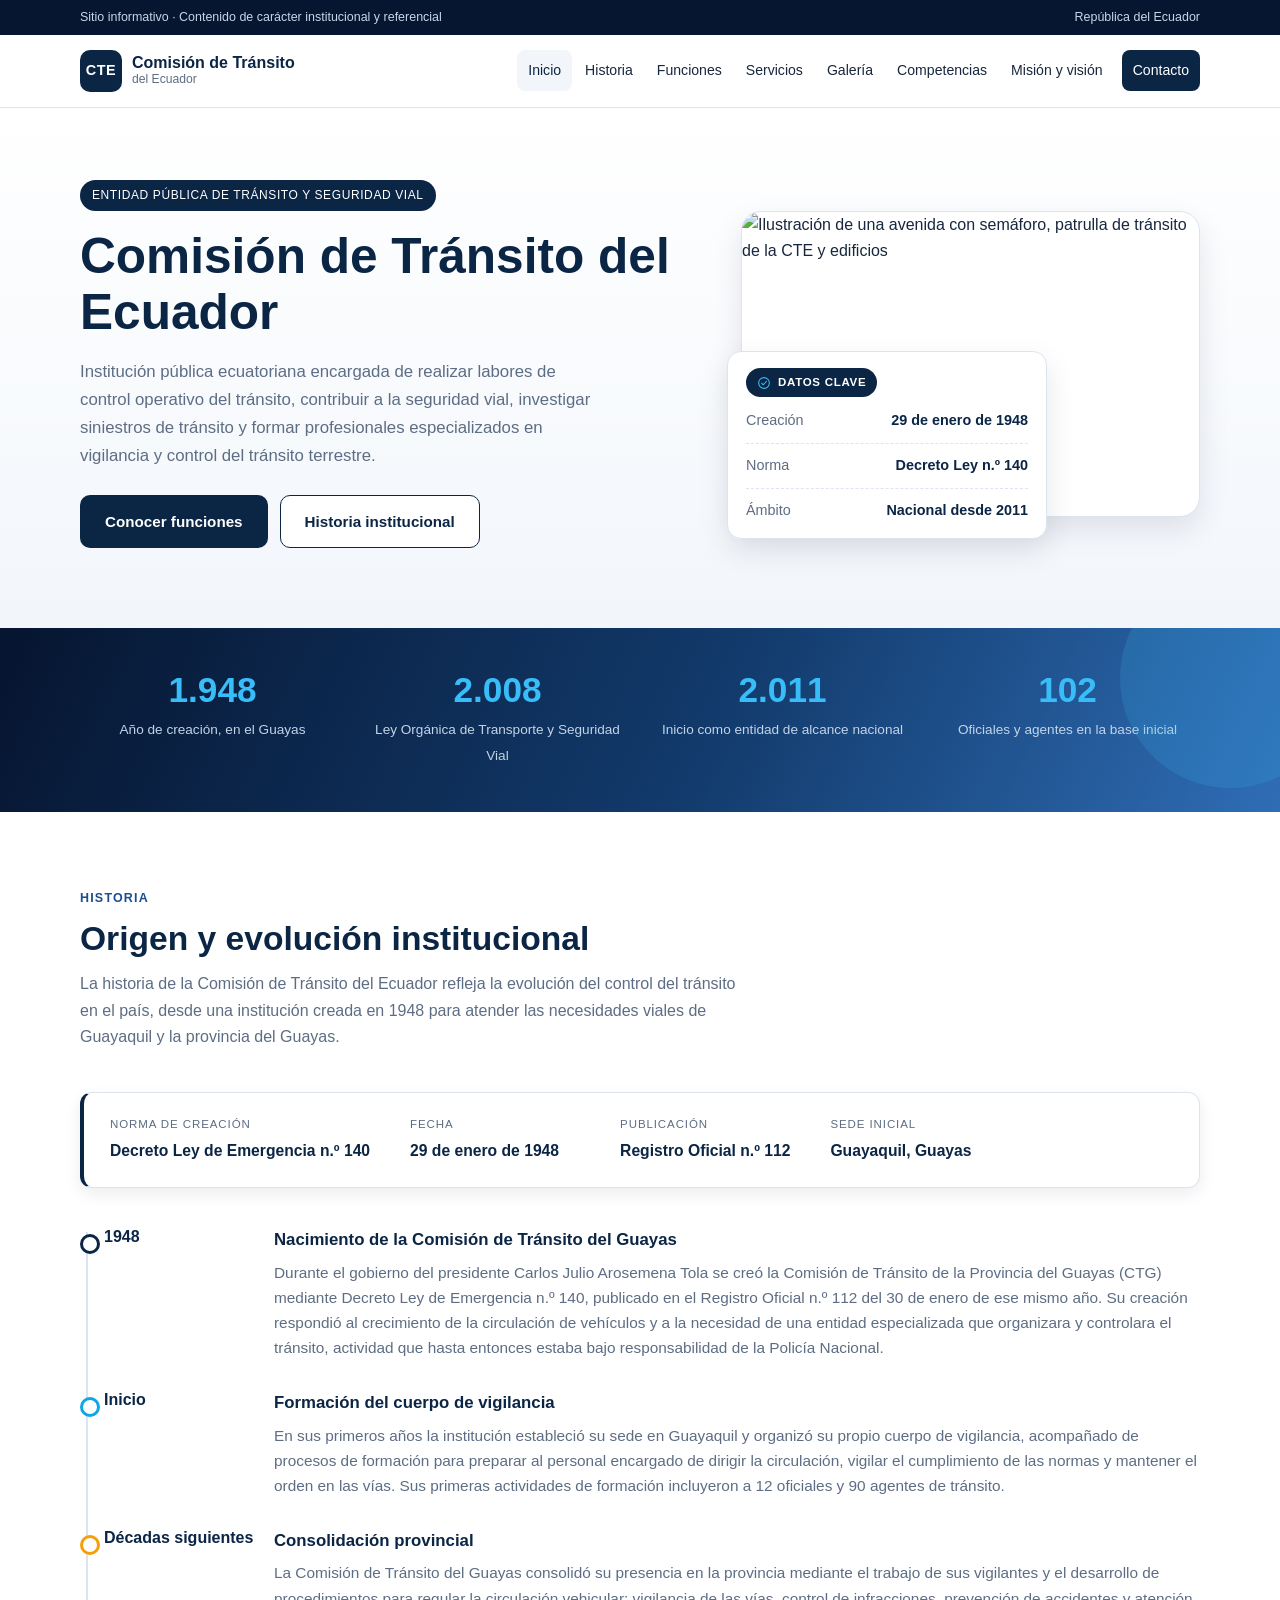
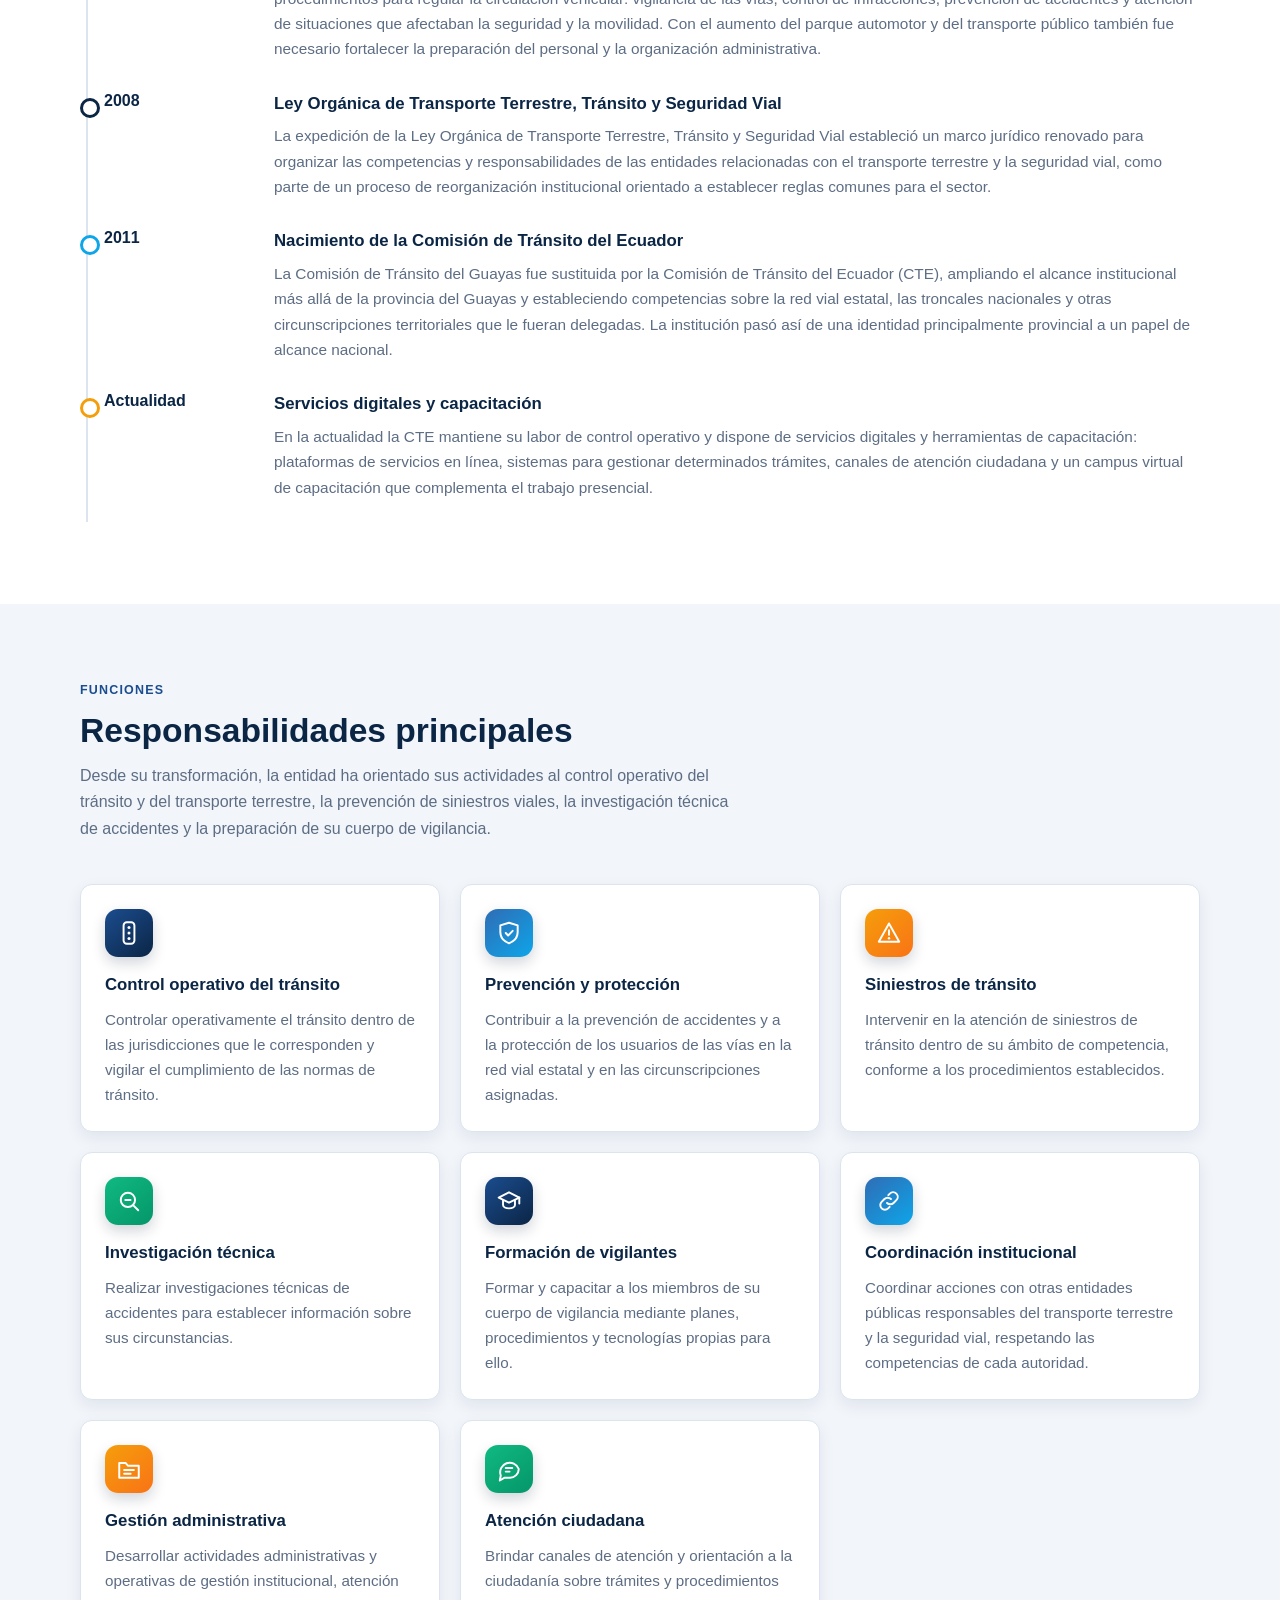
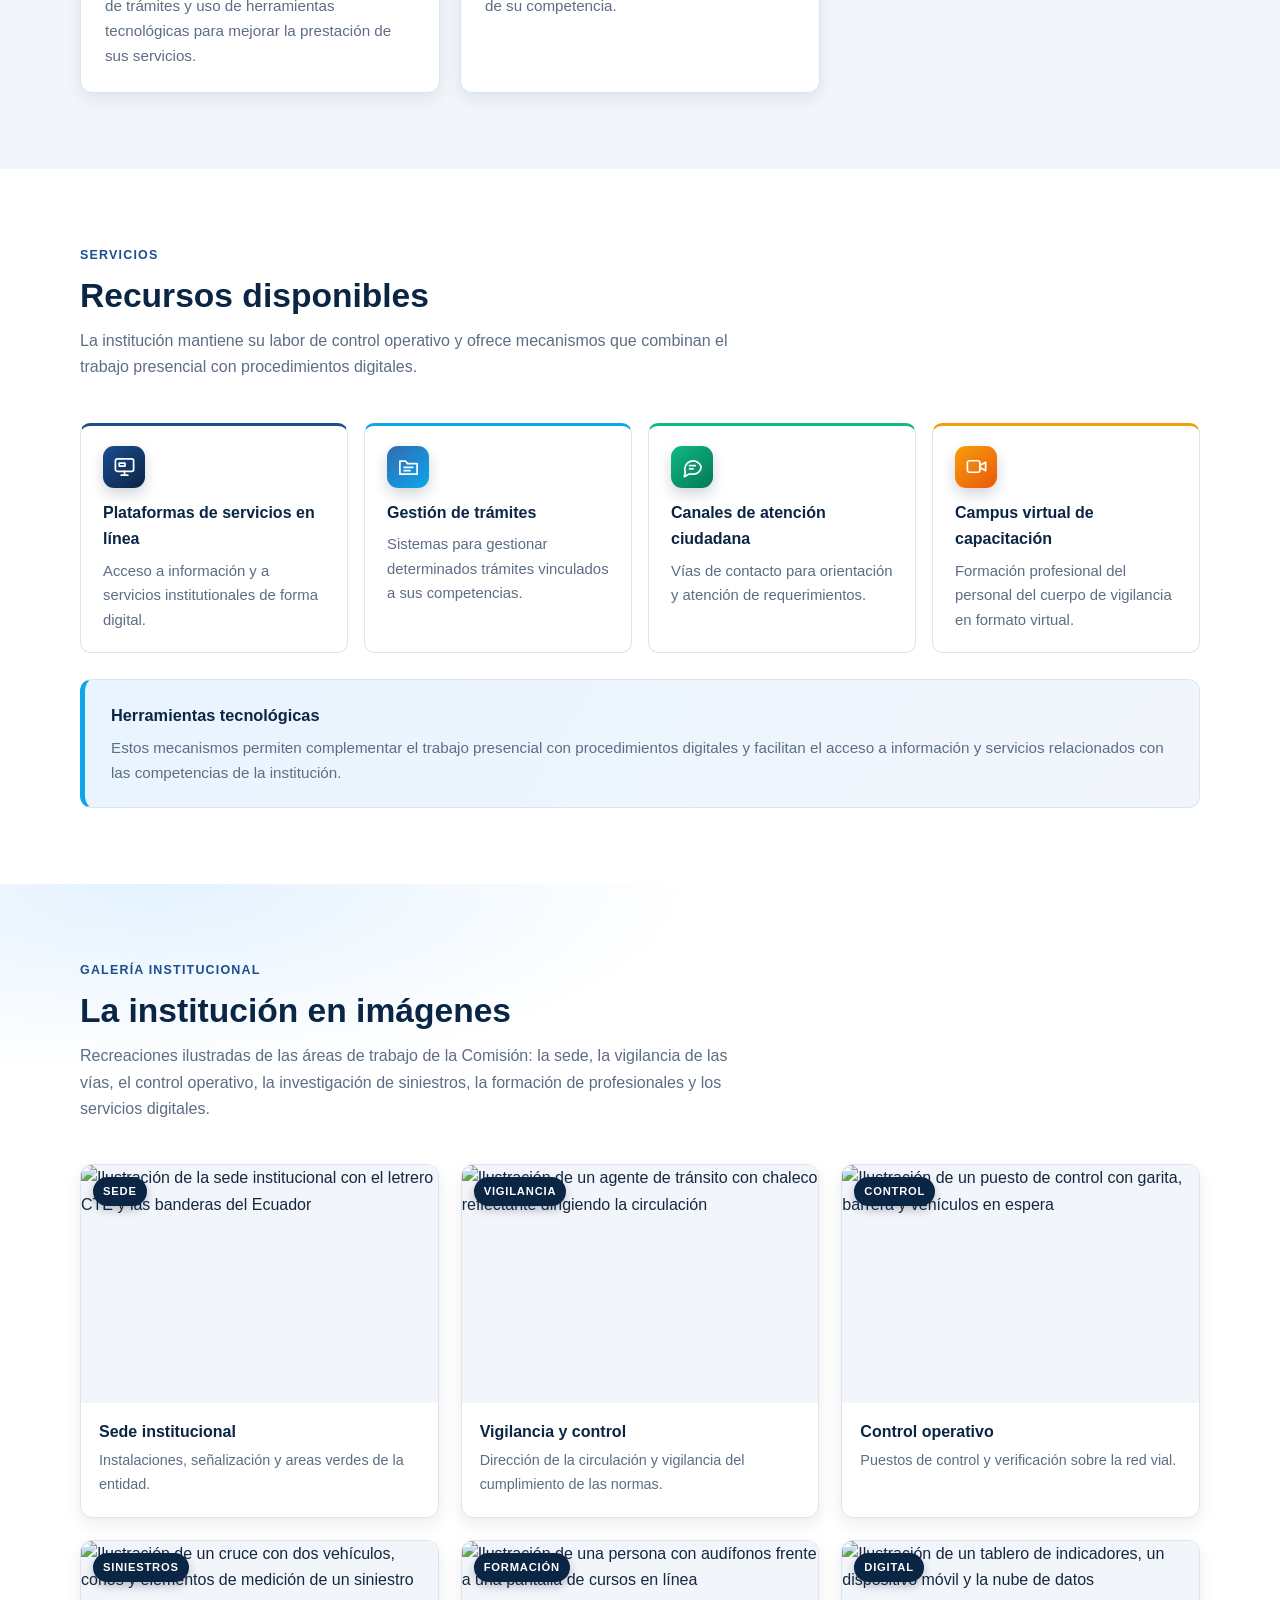
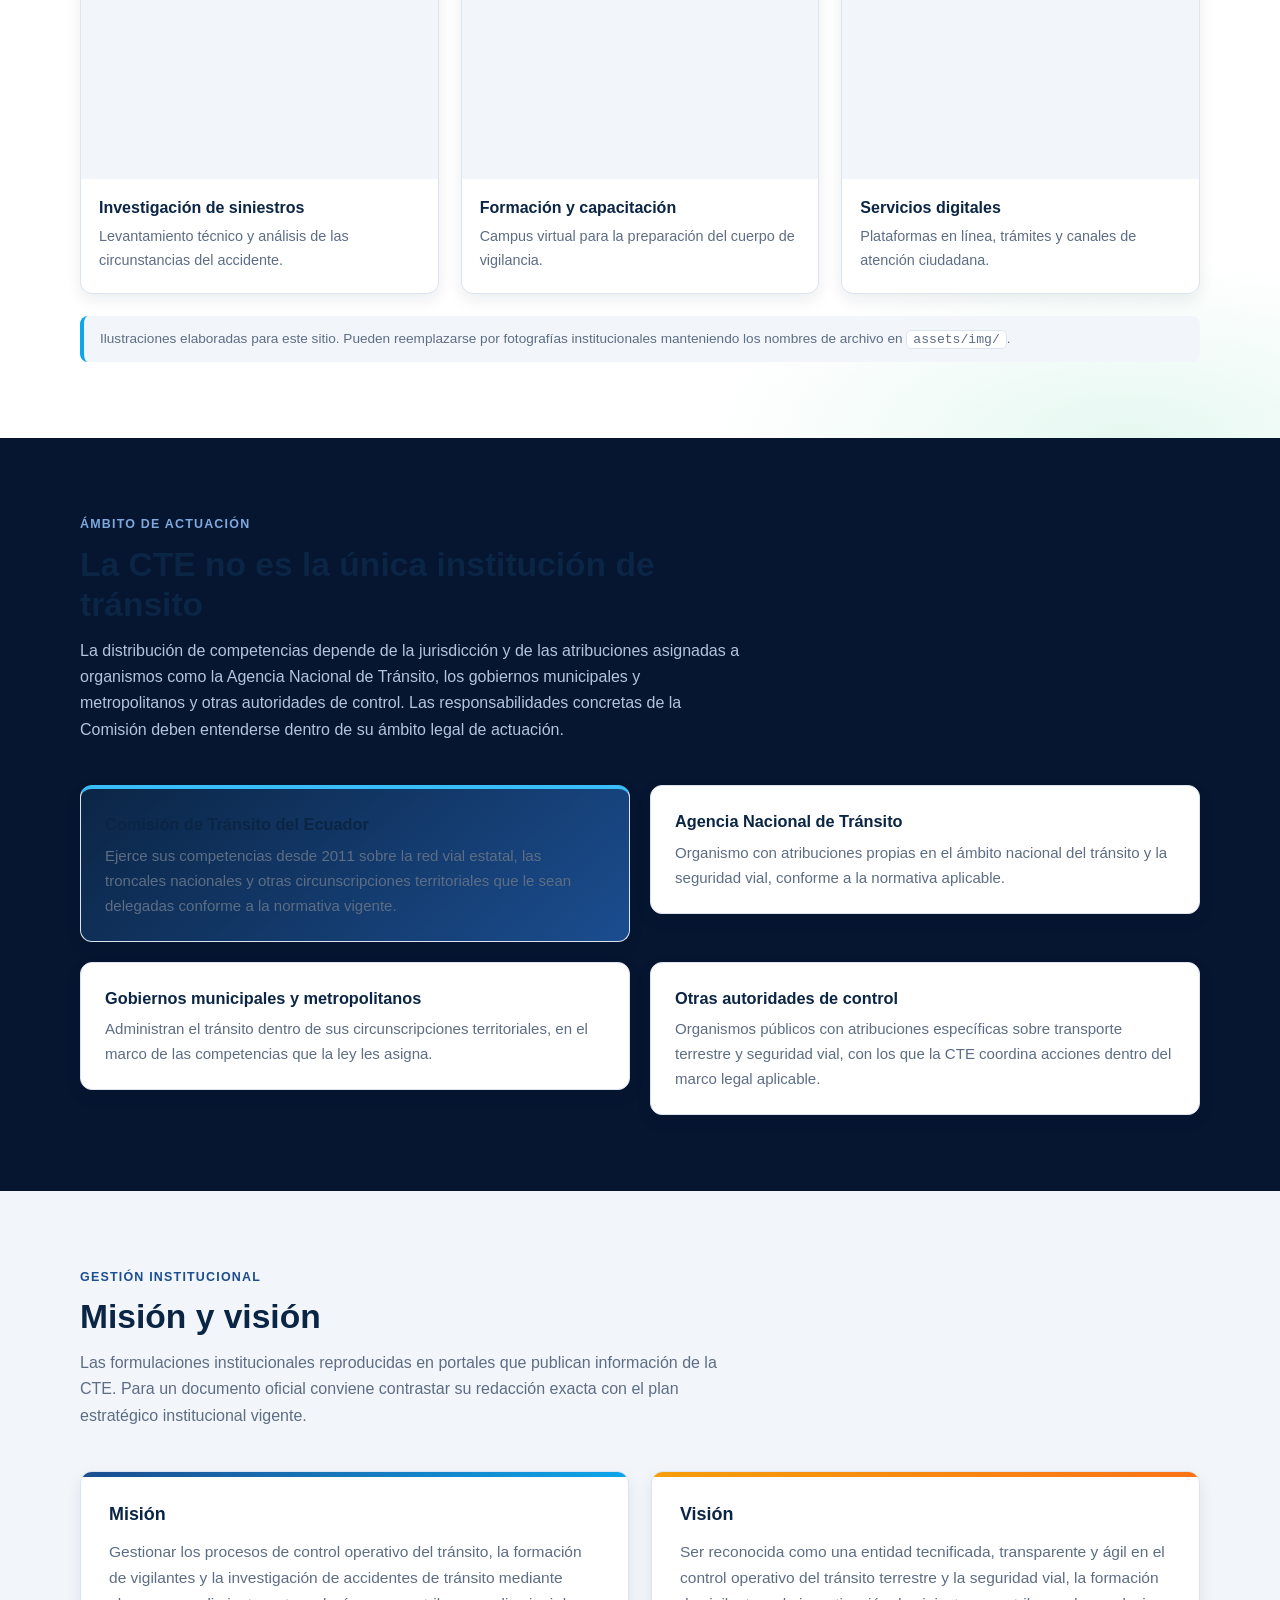
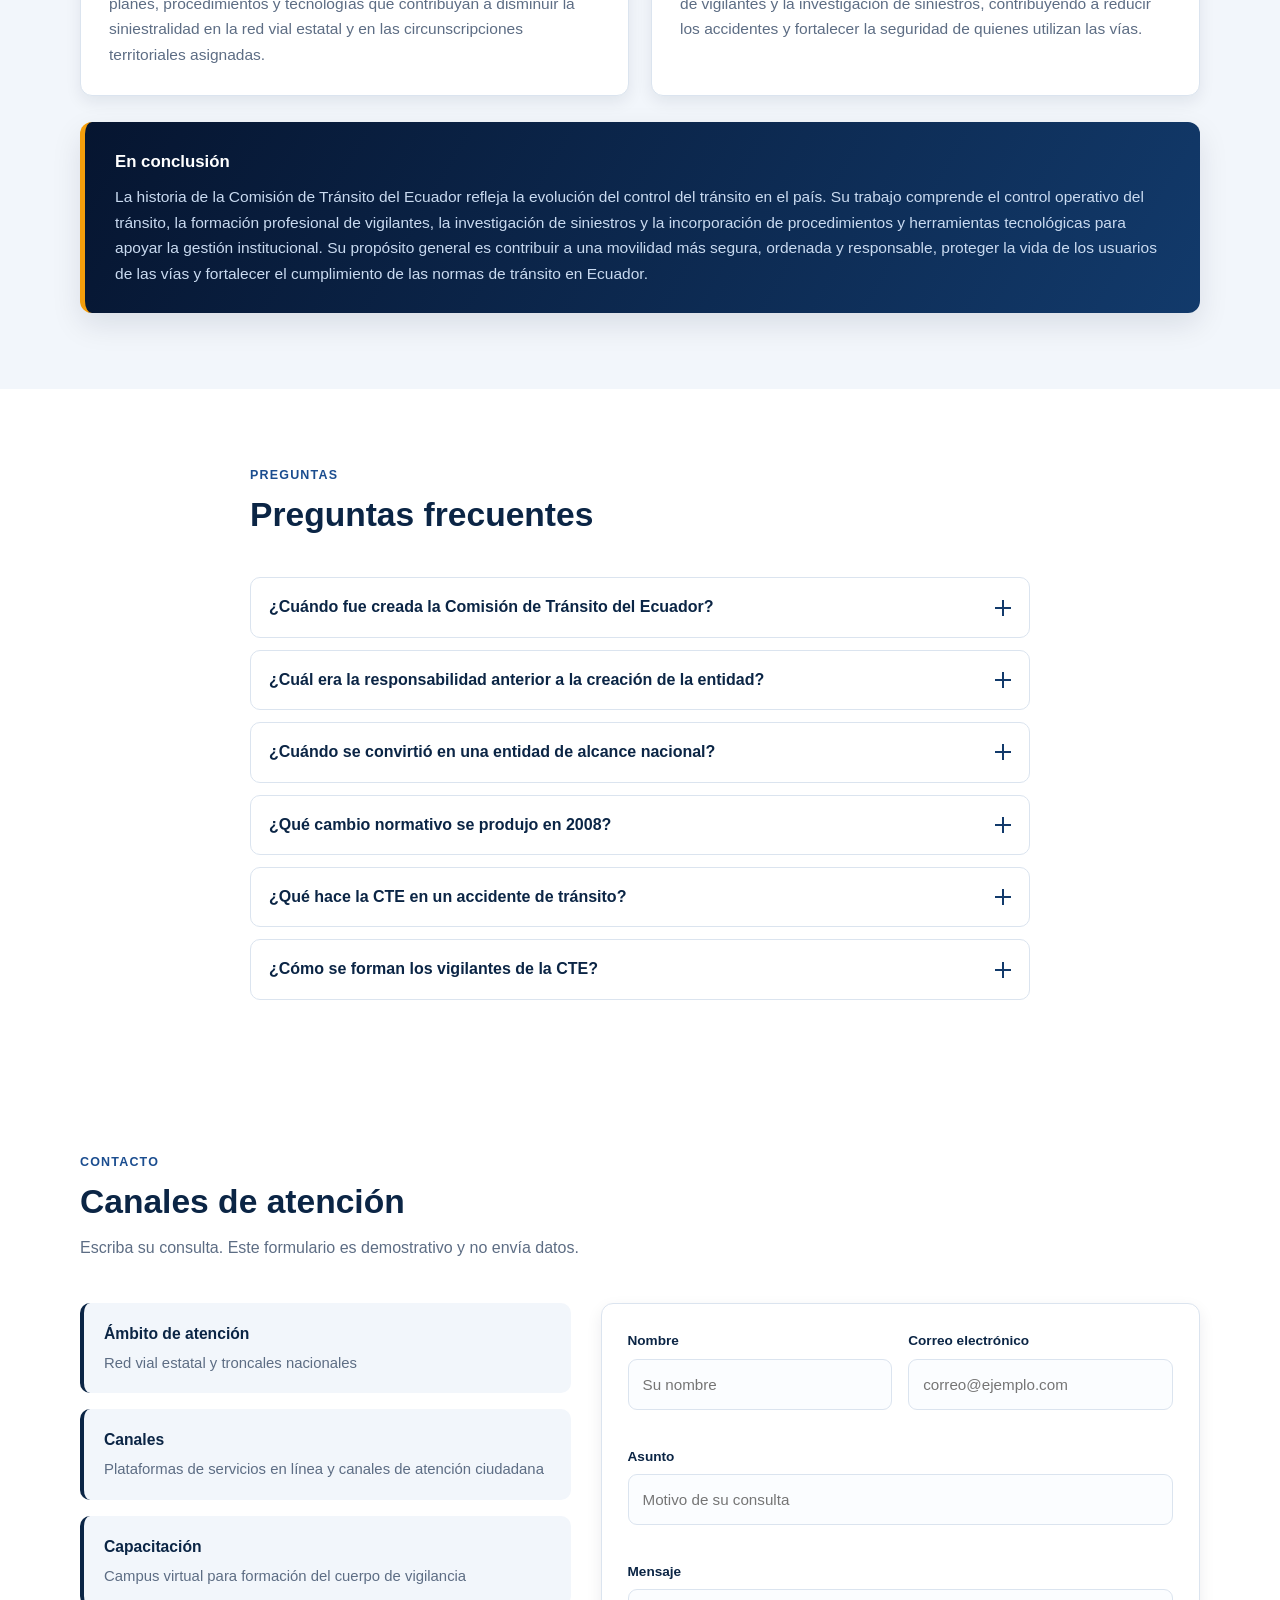
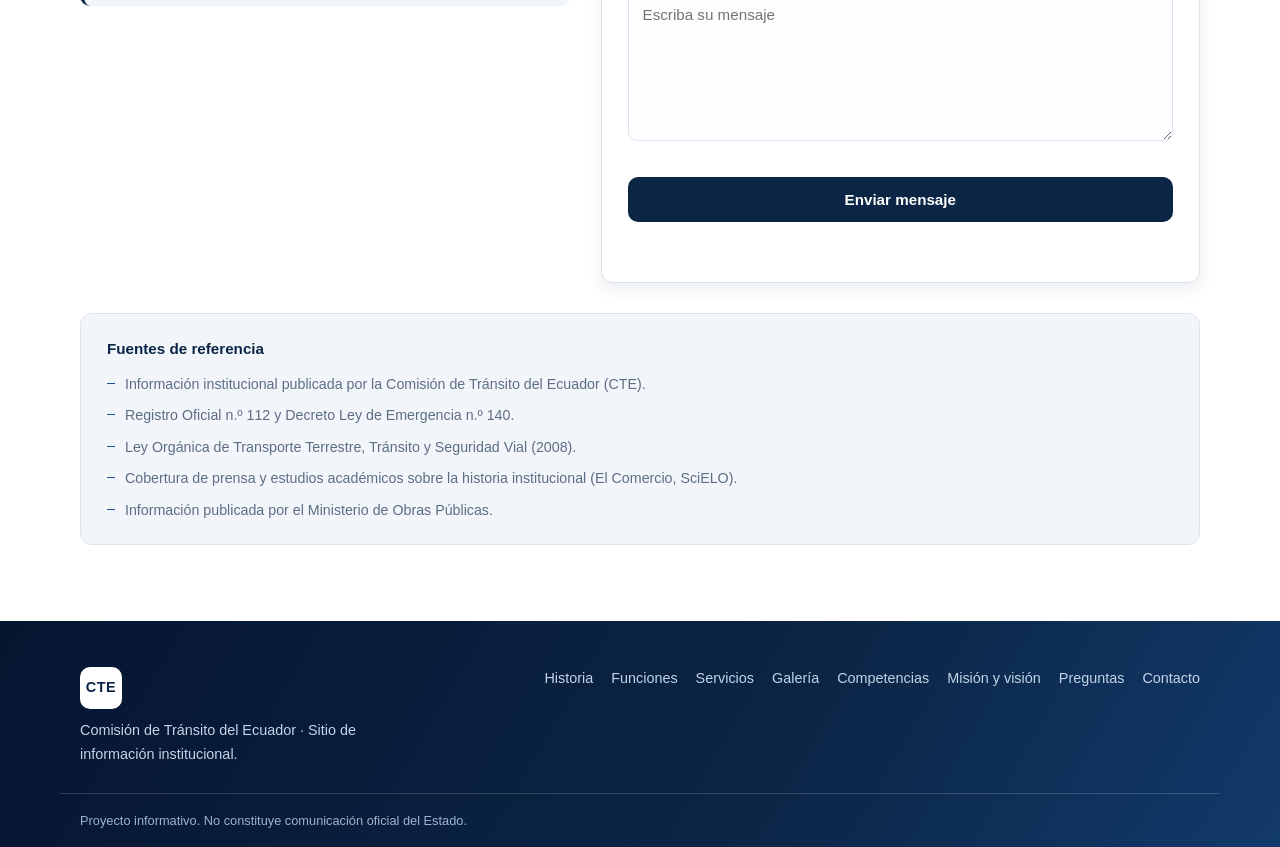
==== index.html @ d7abbcaa "Add files via upload" ====
<!DOCTYPE html>
<html lang="es">
<head>
  <meta charset="UTF-8">
  <meta name="viewport" content="width=device-width, initial-scale=1.0">
  <meta name="description" content="Informacion institucional sobre la Comision de Transito del Ecuador: origen en 1948, evolucion normativa, funciones, servicios digitales, formacion de vigilantes e investigacion de siniestros.">
  <title>Comisión de Tránsito del Ecuador (CTE) | Información</title>
  <link rel="stylesheet" href="styles.css">
</head>
<body>

  <svg class="sprite" aria-hidden="true" focusable="false" xmlns="http://www.w3.org/2000/svg">
    <symbol id="i-semaforo" viewBox="0 0 24 24" fill="none" stroke="currentColor" stroke-width="1.8" stroke-linecap="round" stroke-linejoin="round">
      <rect x="7" y="2" width="10" height="20" rx="3"/>
      <circle cx="12" cy="7" r="1.4" fill="currentColor" stroke="none"/>
      <circle cx="12" cy="12" r="1.4" fill="currentColor" stroke="none"/>
      <circle cx="12" cy="17" r="1.4" fill="currentColor" stroke="none"/>
    </symbol>
    <symbol id="i-shield" viewBox="0 0 24 24" fill="none" stroke="currentColor" stroke-width="1.8" stroke-linecap="round" stroke-linejoin="round">
      <path d="M12 2.5 20 5v6c0 5-3.6 8.8-8 10.5-4.4-1.7-8-5.5-8-10.5V5Z"/>
      <path d="M9 12l2.2 2.3L15.4 10"/>
    </symbol>
    <symbol id="i-alerta" viewBox="0 0 24 24" fill="none" stroke="currentColor" stroke-width="1.8" stroke-linecap="round" stroke-linejoin="round">
      <path d="M12 3.2 21.4 20H2.6Z"/>
      <path d="M12 9.5v4.2"/>
      <circle cx="12" cy="16.8" r="1.1" fill="currentColor" stroke="none"/>
    </symbol>
    <symbol id="i-busqueda" viewBox="0 0 24 24" fill="none" stroke="currentColor" stroke-width="1.8" stroke-linecap="round" stroke-linejoin="round">
      <circle cx="11" cy="11" r="6.6"/>
      <path d="M16 16l4.5 4.5"/>
      <path d="M8.6 11h4.8"/>
    </symbol>
    <symbol id="i-formacion" viewBox="0 0 24 24" fill="none" stroke="currentColor" stroke-width="1.8" stroke-linecap="round" stroke-linejoin="round">
      <path d="M12 4 2.5 8.8 12 13.6l9.5-4.8Z"/>
      <path d="M6.5 11v4.6c0 1.8 2.5 3.2 5.5 3.2s5.5-1.4 5.5-3.2V11"/>
      <path d="M21.5 8.8v5.6"/>
    </symbol>
    <symbol id="i-enlace" viewBox="0 0 24 24" fill="none" stroke="currentColor" stroke-width="1.8" stroke-linecap="round" stroke-linejoin="round">
      <path d="M10.2 13.8a4.2 4.2 0 0 0 6 0l2.6-2.6a4.2 4.2 0 0 0-6-6l-1.4 1.4"/>
      <path d="M13.8 10.2a4.2 4.2 0 0 0-6 0l-2.6 2.6a4.2 4.2 0 0 0 6 6l1.4-1.4"/>
    </symbol>
    <symbol id="i-tramite" viewBox="0 0 24 24" fill="none" stroke="currentColor" stroke-width="1.8" stroke-linecap="round" stroke-linejoin="round">
      <path d="M3 6.5h6l2 2.5h10V20H3Z"/>
      <path d="M7.5 13h9"/>
      <path d="M7.5 16.4h6"/>
    </symbol>
    <symbol id="i-atencion" viewBox="0 0 24 24" fill="none" stroke="currentColor" stroke-width="1.8" stroke-linecap="round" stroke-linejoin="round">
      <path d="M21 12a8 8 0 0 1-8 8H8l-4.5 2.6.9-4.6A8 8 0 1 1 21 12Z"/>
      <path d="M9 11h6"/>
      <path d="M9 14.4h3.5"/>
    </symbol>
    <symbol id="i-monitor" viewBox="0 0 24 24" fill="none" stroke="currentColor" stroke-width="1.8" stroke-linecap="round" stroke-linejoin="round">
      <rect x="2.5" y="4" width="19" height="13" rx="2"/>
      <path d="M8.5 21h7M12 17v4"/>
      <path d="M6.5 8.5h6v3h-6Z"/>
    </symbol>
    <symbol id="i-sistemas" viewBox="0 0 24 24" fill="none" stroke="currentColor" stroke-width="1.8" stroke-linecap="round" stroke-linejoin="round">
      <path d="M4 6.5h6M14 6.5h6"/>
      <circle cx="12" cy="6.5" r="2"/>
      <path d="M4 12h2M10 12h10"/>
      <circle cx="8" cy="12" r="2"/>
      <path d="M4 17.5h8M16 17.5h4"/>
      <circle cx="14" cy="17.5" r="2"/>
    </symbol>
    <symbol id="i-video" viewBox="0 0 24 24" fill="none" stroke="currentColor" stroke-width="1.8" stroke-linecap="round" stroke-linejoin="round">
      <rect x="2.5" y="6" width="13" height="12" rx="2"/>
      <path d="M15.5 11l6-3.4v8.8L15.5 13Z"/>
    </symbol>
    <symbol id="i-vehiculo" viewBox="0 0 24 24" fill="none" stroke="currentColor" stroke-width="1.8" stroke-linecap="round" stroke-linejoin="round">
      <path d="M3.5 16v-3.4L6 7.5h12l2.5 5.1V16"/>
      <path d="M3.5 16h17"/>
      <circle cx="7.5" cy="17.6" r="1.7"/>
      <circle cx="16.5" cy="17.6" r="1.7"/>
    </symbol>
    <symbol id="i-check" viewBox="0 0 24 24" fill="none" stroke="currentColor" stroke-width="1.8" stroke-linecap="round" stroke-linejoin="round">
      <circle cx="12" cy="12" r="9.2"/>
      <path d="M8 12.3l2.7 2.8L16.3 9"/>
    </symbol>
  </svg>

  <div class="topbar">
    <div class="container topbar__inner">
      <p class="topbar__text">Sitio informativo &middot; Contenido de carácter institucional y referencial</p>
      <p class="topbar__text topbar__text--right">República del Ecuador</p>
    </div>
  </div>

  <header class="header" id="header">
    <div class="container header__inner">
      <a href="#inicio" class="brand">
        <span class="brand__mark">CTE</span>
        <span class="brand__text">
          <strong>Comisión de Tránsito</strong>
          <small>del Ecuador</small>
        </span>
      </a>

      <button class="nav-toggle" id="navToggle" aria-label="Abrir menú" aria-expanded="false">
        <span></span><span></span><span></span>
      </button>

      <nav class="nav" id="nav">
        <a href="#inicio" class="nav__link is-active">Inicio</a>
        <a href="#historia" class="nav__link">Historia</a>
        <a href="#funciones" class="nav__link">Funciones</a>
        <a href="#servicios" class="nav__link">Servicios</a>
        <a href="#galeria" class="nav__link">Galería</a>
        <a href="#competencias" class="nav__link">Competencias</a>
        <a href="#gestion" class="nav__link">Misión y visión</a>
        <a href="#contacto" class="nav__link nav__link--cta">Contacto</a>
      </nav>
    </div>
  </header>

  <main>

    <section class="hero" id="inicio">
      <div class="container hero__inner">
        <div class="hero__content">
          <p class="badge">Entidad pública de tránsito y seguridad vial</p>
          <h1>Comisión de Tránsito del Ecuador</h1>
          <p class="hero__lead">
            Institución pública ecuatoriana encargada de realizar labores de control operativo
            del tránsito, contribuir a la seguridad vial, investigar siniestros de tránsito y
            formar profesionales especializados en vigilancia y control del tránsito terrestre.
          </p>
          <div class="hero__actions">
            <a href="#funciones" class="btn btn--primary">Conocer funciones</a>
            <a href="#historia" class="btn btn--ghost">Historia institucional</a>
          </div>
        </div>

        <div class="hero__visual">
          <figure class="hero__figure">
            <img src="assets/img/escena-hero.svg" width="1200" height="800"
                 alt="Ilustración de una avenida con semáforo, patrulla de tránsito de la CTE y edificios">
          </figure>
          <div class="hero__badge">
            <span class="hero__badge-tag">
              <svg class="icon" aria-hidden="true"><use href="#i-check"></use></svg>
              Datos clave
            </span>
            <ul class="fact-list">
              <li><span>Creación</span><strong>29 de enero de 1948</strong></li>
              <li><span>Norma</span><strong>Decreto Ley n.º 140</strong></li>
              <li><span>Ámbito</span><strong>Nacional desde 2011</strong></li>
            </ul>
          </div>
        </div>
      </div>
    </section>

    <section class="stats">
      <div class="container stats__grid">
        <div class="stat reveal">
          <span class="stat__num" data-target="1948">0</span>
          <span class="stat__label">Año de creación, en el Guayas</span>
        </div>
        <div class="stat reveal">
          <span class="stat__num" data-target="2008">0</span>
          <span class="stat__label">Ley Orgánica de Transporte y Seguridad Vial</span>
        </div>
        <div class="stat reveal">
          <span class="stat__num" data-target="2011">0</span>
          <span class="stat__label">Inicio como entidad de alcance nacional</span>
        </div>
        <div class="stat reveal">
          <span class="stat__num" data-target="102">0</span>
          <span class="stat__label">Oficiales y agentes en la base inicial</span>
        </div>
      </div>
    </section>

    <section class="section" id="historia">
      <div class="container">
        <header class="section__head reveal">
          <p class="section__eyebrow">Historia</p>
          <h2>Origen y evolución institucional</h2>
          <p class="section__text">
            La historia de la Comisión de Tránsito del Ecuador refleja la evolución del control
            del tránsito en el país, desde una institución creada en 1948 para atender las
            necesidades viales de Guayaquil y la provincia del Guayas.
          </p>
        </header>

        <div class="decree reveal">
          <div class="decree__item">
            <span class="decree__label">Norma de creación</span>
            <span class="decree__value">Decreto Ley de Emergencia n.º 140</span>
          </div>
          <div class="decree__item">
            <span class="decree__label">Fecha</span>
            <span class="decree__value">29 de enero de 1948</span>
          </div>
          <div class="decree__item">
            <span class="decree__label">Publicación</span>
            <span class="decree__value">Registro Oficial n.º 112</span>
          </div>
          <div class="decree__item">
            <span class="decree__label">Sede inicial</span>
            <span class="decree__value">Guayaquil, Guayas</span>
          </div>
        </div>

        <ol class="timeline">
          <li class="timeline__item reveal">
            <span class="timeline__year">1948</span>
            <div class="timeline__body">
              <h3>Nacimiento de la Comisión de Tránsito del Guayas</h3>
              <p>
                Durante el gobierno del presidente Carlos Julio Arosemena Tola se creó la Comisión
                de Tránsito de la Provincia del Guayas (CTG) mediante Decreto Ley de Emergencia
                n.º 140, publicado en el Registro Oficial n.º 112 del 30 de enero de ese mismo año.
                Su creación respondió al crecimiento de la circulación de vehículos y a la
                necesidad de una entidad especializada que organizara y controlara el tránsito,
                actividad que hasta entonces estaba bajo responsabilidad de la Policía Nacional.
              </p>
            </div>
          </li>
          <li class="timeline__item reveal">
            <span class="timeline__year">Inicio</span>
            <div class="timeline__body">
              <h3>Formación del cuerpo de vigilancia</h3>
              <p>
                En sus primeros años la institución estableció su sede en Guayaquil y organizó su
                propio cuerpo de vigilancia, acompañado de procesos de formación para preparar al
                personal encargado de dirigir la circulación, vigilar el cumplimiento de las normas
                y mantener el orden en las vías. Sus primeras actividades de formación incluyeron
                a 12 oficiales y 90 agentes de tránsito.
              </p>
            </div>
          </li>
          <li class="timeline__item reveal">
            <span class="timeline__year">Décadas siguientes</span>
            <div class="timeline__body">
              <h3>Consolidación provincial</h3>
              <p>
                La Comisión de Tránsito del Guayas consolidó su presencia en la provincia mediante
                el trabajo de sus vigilantes y el desarrollo de procedimientos para regular la
                circulación vehicular: vigilancia de las vías, control de infracciones,
                prevención de accidentes y atención de situaciones que afectaban la seguridad y la
                movilidad. Con el aumento del parque automotor y del transporte público también
                fue necesario fortalecer la preparación del personal y la organización administrativa.
              </p>
            </div>
          </li>
          <li class="timeline__item reveal">
            <span class="timeline__year">2008</span>
            <div class="timeline__body">
              <h3>Ley Orgánica de Transporte Terrestre, Tránsito y Seguridad Vial</h3>
              <p>
                La expedición de la Ley Orgánica de Transporte Terrestre, Tránsito y Seguridad Vial
                estableció un marco jurídico renovado para organizar las competencias y
                responsabilidades de las entidades relacionadas con el transporte terrestre y la
                seguridad vial, como parte de un proceso de reorganización institucional orientado
                a establecer reglas comunes para el sector.
              </p>
            </div>
          </li>
          <li class="timeline__item reveal">
            <span class="timeline__year">2011</span>
            <div class="timeline__body">
              <h3>Nacimiento de la Comisión de Tránsito del Ecuador</h3>
              <p>
                La Comisión de Tránsito del Guayas fue sustituida por la Comisión de Tránsito del
                Ecuador (CTE), ampliando el alcance institucional más allá de la provincia del
                Guayas y estableciendo competencias sobre la red vial estatal, las troncales
                nacionales y otras circunscripciones territoriales que le fueran delegadas. La
                institución pasó así de una identidad principalmente provincial a un papel de
                alcance nacional.
              </p>
            </div>
          </li>
          <li class="timeline__item reveal">
            <span class="timeline__year">Actualidad</span>
            <div class="timeline__body">
              <h3>Servicios digitales y capacitación</h3>
              <p>
                En la actualidad la CTE mantiene su labor de control operativo y dispone de
                servicios digitales y herramientas de capacitación: plataformas de servicios en
                línea, sistemas para gestionar determinados trámites, canales de atención ciudadana
                y un campus virtual de capacitación que complementa el trabajo presencial.
              </p>
            </div>
          </li>
        </ol>
      </div>
    </section>

    <section class="section section--tint" id="funciones">
      <div class="container">
        <header class="section__head reveal">
          <p class="section__eyebrow">Funciones</p>
          <h2>Responsabilidades principales</h2>
          <p class="section__text">
            Desde su transformación, la entidad ha orientado sus actividades al control operativo
            del tránsito y del transporte terrestre, la prevención de siniestros viales, la
            investigación técnica de accidentes y la preparación de su cuerpo de vigilancia.
          </p>
        </header>

        <div class="cards">
          <article class="card reveal">
            <span class="card__icon"><svg class="icon" aria-hidden="true"><use href="#i-semaforo"></use></svg></span>
            <h3>Control operativo del tránsito</h3>
            <p>
              Controlar operativamente el tránsito dentro de las jurisdicciones que le
              corresponden y vigilar el cumplimiento de las normas de tránsito.
            </p>
          </article>
          <article class="card reveal">
            <span class="card__icon"><svg class="icon" aria-hidden="true"><use href="#i-shield"></use></svg></span>
            <h3>Prevención y protección</h3>
            <p>
              Contribuir a la prevención de accidentes y a la protección de los usuarios de las
              vías en la red vial estatal y en las circunscripciones asignadas.
            </p>
          </article>
          <article class="card reveal">
            <span class="card__icon"><svg class="icon" aria-hidden="true"><use href="#i-alerta"></use></svg></span>
            <h3>Siniestros de tránsito</h3>
            <p>
              Intervenir en la atención de siniestros de tránsito dentro de su ámbito de
              competencia, conforme a los procedimientos establecidos.
            </p>
          </article>
          <article class="card reveal">
            <span class="card__icon"><svg class="icon" aria-hidden="true"><use href="#i-busqueda"></use></svg></span>
            <h3>Investigación técnica</h3>
            <p>
              Realizar investigaciones técnicas de accidentes para establecer información sobre
              sus circunstancias.
            </p>
          </article>
          <article class="card reveal">
            <span class="card__icon"><svg class="icon" aria-hidden="true"><use href="#i-formacion"></use></svg></span>
            <h3>Formación de vigilantes</h3>
            <p>
              Formar y capacitar a los miembros de su cuerpo de vigilancia mediante planes,
              procedimientos y tecnologías propias para ello.
            </p>
          </article>
          <article class="card reveal">
            <span class="card__icon"><svg class="icon" aria-hidden="true"><use href="#i-enlace"></use></svg></span>
            <h3>Coordinación institucional</h3>
            <p>
              Coordinar acciones con otras entidades públicas responsables del transporte
              terrestre y la seguridad vial, respetando las competencias de cada autoridad.
            </p>
          </article>
          <article class="card reveal">
            <span class="card__icon"><svg class="icon" aria-hidden="true"><use href="#i-tramite"></use></svg></span>
            <h3>Gestión administrativa</h3>
            <p>
              Desarrollar actividades administrativas y operativas de gestión institucional,
              atención de trámites y uso de herramientas tecnológicas para mejorar la prestación
              de sus servicios.
            </p>
          </article>
          <article class="card reveal">
            <span class="card__icon"><svg class="icon" aria-hidden="true"><use href="#i-atencion"></use></svg></span>
            <h3>Atención ciudadana</h3>
            <p>
              Brindar canales de atención y orientación a la ciudadanía sobre trámites y
              procedimientos de su competencia.
            </p>
          </article>
        </div>
      </div>
    </section>

    <section class="section" id="servicios">
      <div class="container">
        <header class="section__head reveal">
          <p class="section__eyebrow">Servicios</p>
          <h2>Recursos disponibles</h2>
          <p class="section__text">
            La institución mantiene su labor de control operativo y ofrece mecanismos que
            combinan el trabajo presencial con procedimientos digitales.
          </p>
        </header>

        <div class="pills">
          <div class="pill reveal">
            <span class="pill__icon"><svg class="icon" aria-hidden="true"><use href="#i-monitor"></use></svg></span>
            <h3>Plataformas de servicios en línea</h3>
            <p>Acceso a información y a servicios institutionales de forma digital.</p>
          </div>
          <div class="pill reveal">
            <span class="pill__icon"><svg class="icon" aria-hidden="true"><use href="#i-tramite"></use></svg></span>
            <h3>Gestión de trámites</h3>
            <p>Sistemas para gestionar determinados trámites vinculados a sus competencias.</p>
          </div>
          <div class="pill reveal">
            <span class="pill__icon"><svg class="icon" aria-hidden="true"><use href="#i-atencion"></use></svg></span>
            <h3>Canales de atención ciudadana</h3>
            <p>Vías de contacto para orientación y atención de requerimientos.</p>
          </div>
          <div class="pill reveal">
            <span class="pill__icon"><svg class="icon" aria-hidden="true"><use href="#i-video"></use></svg></span>
            <h3>Campus virtual de capacitación</h3>
            <p>Formación profesional del personal del cuerpo de vigilancia en formato virtual.</p>
          </div>
        </div>

        <div class="callout reveal">
          <h3>Herramientas tecnológicas</h3>
          <p>
            Estos mecanismos permiten complementar el trabajo presencial con procedimientos
            digitales y facilitan el acceso a información y servicios relacionados con las
            competencias de la institución.
          </p>
        </div>
      </div>
    </section>

    <section class="section section--gallery" id="galeria">
      <div class="container">
        <header class="section__head reveal">
          <p class="section__eyebrow">Galería institucional</p>
          <h2>La institución en imágenes</h2>
          <p class="section__text">
            Recreaciones ilustradas de las áreas de trabajo de la Comisión: la sede, la vigilancia
            de las vías, el control operativo, la investigación de siniestros, la formación de
            profesionales y los servicios digitales.
          </p>
        </header>

        <div class="gallery">
          <figure class="gallery__item reveal">
            <div class="gallery__frame">
              <img src="assets/img/sede.svg" width="600" height="400" loading="lazy"
                   alt="Ilustración de la sede institucional con el letrero CTE y las banderas del Ecuador">
              <span class="gallery__tag">Sede</span>
            </div>
            <figcaption>
              <strong>Sede institucional</strong>
              <span>Instalaciones, señalización y areas verdes de la entidad.</span>
            </figcaption>
          </figure>

          <figure class="gallery__item reveal">
            <div class="gallery__frame">
              <img src="assets/img/vigilancia.svg" width="600" height="400" loading="lazy"
                   alt="Ilustración de un agente de tránsito con chaleco reflectante dirigiendo la circulación">
              <span class="gallery__tag">Vigilancia</span>
            </div>
            <figcaption>
              <strong>Vigilancia y control</strong>
              <span>Dirección de la circulación y vigilancia del cumplimiento de las normas.</span>
            </figcaption>
          </figure>

          <figure class="gallery__item reveal">
            <div class="gallery__frame">
              <img src="assets/img/control-operativo.svg" width="600" height="400" loading="lazy"
                   alt="Ilustración de un puesto de control con garita, barrera y vehículos en espera">
              <span class="gallery__tag">Control</span>
            </div>
            <figcaption>
              <strong>Control operativo</strong>
              <span>Puestos de control y verificación sobre la red vial.</span>
            </figcaption>
          </figure>

          <figure class="gallery__item reveal">
            <div class="gallery__frame">
              <img src="assets/img/siniestros.svg" width="600" height="400" loading="lazy"
                   alt="Ilustración de un cruce con dos vehículos, conos y elementos de medición de un siniestro">
              <span class="gallery__tag">Siniestros</span>
            </div>
            <figcaption>
              <strong>Investigación de siniestros</strong>
              <span>Levantamiento técnico y análisis de las circunstancias del accidente.</span>
            </figcaption>
          </figure>

          <figure class="gallery__item reveal">
            <div class="gallery__frame">
              <img src="assets/img/formacion.svg" width="600" height="400" loading="lazy"
                   alt="Ilustración de una persona con audífonos frente a una pantalla de cursos en línea">
              <span class="gallery__tag">Formación</span>
            </div>
            <figcaption>
              <strong>Formación y capacitación</strong>
              <span>Campus virtual para la preparación del cuerpo de vigilancia.</span>
            </figcaption>
          </figure>

          <figure class="gallery__item reveal">
            <div class="gallery__frame">
              <img src="assets/img/sistemas.svg" width="600" height="400" loading="lazy"
                   alt="Ilustración de un tablero de indicadores, un dispositivo móvil y la nube de datos">
              <span class="gallery__tag">Digital</span>
            </div>
            <figcaption>
              <strong>Servicios digitales</strong>
              <span>Plataformas en línea, trámites y canales de atención ciudadana.</span>
            </figcaption>
          </figure>
        </div>

        <p class="gallery__note reveal">
          Ilustraciones elaboradas para este sitio. Pueden reemplazarse por fotografías
          institucionales manteniendo los nombres de archivo en <code>assets/img/</code>.
        </p>
      </div>
    </section>

    <section class="section section--navy" id="competencias">
      <div class="container">
        <header class="section__head reveal">
          <p class="section__eyebrow">Ámbito de actuación</p>
          <h2>La CTE no es la única institución de tránsito</h2>
          <p class="section__text">
            La distribución de competencias depende de la jurisdicción y de las atribuciones
            asignadas a organismos como la Agencia Nacional de Tránsito, los gobiernos municipales
            y metropolitanos y otras autoridades de control. Las responsabilidades concretas de
            la Comisión deben entenderse dentro de su ámbito legal de actuación.
          </p>
        </header>

        <div class="split">
          <div class="entity entity--active reveal">
            <h3>Comisión de Tránsito del Ecuador</h3>
            <p>
              Ejerce sus competencias desde 2011 sobre la red vial estatal, las troncales
              nacionales y otras circunscripciones territoriales que le sean delegadas conforme a
              la normativa vigente.
            </p>
          </div>
          <div class="entity reveal">
            <h3>Agencia Nacional de Tránsito</h3>
            <p>
              Organismo con atribuciones propias en el ámbito nacional del tránsito y la
              seguridad vial, conforme a la normativa aplicable.
            </p>
          </div>
          <div class="entity reveal">
            <h3>Gobiernos municipales y metropolitanos</h3>
            <p>
              Administran el tránsito dentro de sus circunscripciones territoriales, en el
              marco de las competencias que la ley les asigna.
            </p>
          </div>
          <div class="entity reveal">
            <h3>Otras autoridades de control</h3>
            <p>
              Organismos públicos con atribuciones específicas sobre transporte terrestre y
              seguridad vial, con los que la CTE coordina acciones dentro del marco legal
              aplicable.
            </p>
          </div>
        </div>
      </div>
    </section>

    <section class="section section--tint" id="gestion">
      <div class="container">
        <header class="section__head reveal">
          <p class="section__eyebrow">Gestión institucional</p>
          <h2>Misión y visión</h2>
          <p class="section__text">
            Las formulaciones institucionales reproducidas en portales que publican información de
            la CTE. Para un documento oficial conviene contrastar su redacción exacta con el plan
            estratégico institucional vigente.
          </p>
        </header>

        <div class="mission">
          <div class="mission__card reveal">
            <h3>Misión</h3>
            <p>
              Gestionar los procesos de control operativo del tránsito, la formación de vigilantes
              y la investigación de accidentes de tránsito mediante planes, procedimientos y
              tecnologías que contribuyan a disminuir la siniestralidad en la red vial estatal y en
              las circunscripciones territoriales asignadas.
            </p>
          </div>
          <div class="mission__card reveal">
            <h3>Visión</h3>
            <p>
              Ser reconocida como una entidad tecnificada, transparente y ágil en el control
              operativo del tránsito terrestre y la seguridad vial, la formación de vigilantes y
              la investigación de siniestros, contribuyendo a reducir los accidentes y fortalecer
              la seguridad de quienes utilizan las vías.
            </p>
          </div>
        </div>

        <div class="conclusion reveal">
          <h3>En conclusión</h3>
          <p>
            La historia de la Comisión de Tránsito del Ecuador refleja la evolución del control
            del tránsito en el país. Su trabajo comprende el control operativo del tránsito, la
            formación profesional de vigilantes, la investigación de siniestros y la
            incorporación de procedimientos y herramientas tecnológicas para apoyar la gestión
            institucional. Su propósito general es contribuir a una movilidad más segura, ordenada
            y responsable, proteger la vida de los usuarios de las vías y fortalecer el
            cumplimiento de las normas de tránsito en Ecuador.
          </p>
        </div>
      </div>
    </section>

    <section class="section" id="preguntas">
      <div class="container container--narrow">
        <header class="section__head reveal">
          <p class="section__eyebrow">Preguntas</p>
          <h2>Preguntas frecuentes</h2>
        </header>

        <div class="faq">
          <div class="faq__item reveal">
            <button class="faq__question" aria-expanded="false">
              <span>¿Cuándo fue creada la Comisión de Tránsito del Ecuador?</span>
              <span class="faq__icon"></span>
            </button>
            <div class="faq__answer">
              <p>
                Su origen se encuentra en el 29 de enero de 1948, durante el gobierno del
                presidente Carlos Julio Arosemena Tola, cuando se creó la Comisión de Tránsito de la
                Provincia del Guayas (CTG) mediante el Decreto Ley de Emergencia n.º 140,
                publicado en el Registro Oficial n.º 112 del 30 de enero de ese mismo año.
              </p>
            </div>
          </div>
          <div class="faq__item reveal">
            <button class="faq__question" aria-expanded="false">
              <span>¿Cuál era la responsabilidad anterior a la creación de la entidad?</span>
              <span class="faq__icon"></span>
            </button>
            <div class="faq__answer">
              <p>
                La creación respondió al crecimiento de la circulación de vehículos y a la
                necesidad de establecer una entidad especializada. Hasta entonces, esa actividad
                estaba bajo responsabilidad de la Policía Nacional.
              </p>
            </div>
          </div>
          <div class="faq__item reveal">
            <button class="faq__question" aria-expanded="false">
              <span>¿Cuándo se convirtió en una entidad de alcance nacional?</span>
              <span class="faq__icon"></span>
            </button>
            <div class="faq__answer">
              <p>
                En 2011 la Comisión de Tránsito del Guayas fue sustituida por la Comisión de
                Tránsito del Ecuador (CTE), ampliando su alcance más allá de la provincia del
                Guayas hacia la red vial estatal, las troncales nacionales y las circunscripciones
                que le fueran delegadas.
              </p>
            </div>
          </div>
          <div class="faq__item reveal">
            <button class="faq__question" aria-expanded="false">
              <span>¿Qué cambio normativo se produjo en 2008?</span>
              <span class="faq__icon"></span>
            </button>
            <div class="faq__answer">
              <p>
                Se expidió la Ley Orgánica de Transporte Terrestre, Tránsito y Seguridad Vial, que
                estableció un marco jurídico renovado para organizar las competencias y
                responsabilidades de las entidades del sector.
              </p>
            </div>
          </div>
          <div class="faq__item reveal">
            <button class="faq__question" aria-expanded="false">
              <span>¿Qué hace la CTE en un accidente de tránsito?</span>
              <span class="faq__icon"></span>
            </button>
            <div class="faq__answer">
              <p>
                Interviene en la atención de siniestros dentro de su ámbito de competencia y
                realiza investigaciones técnicas para establecer información sobre sus
                circunstancias.
              </p>
            </div>
          </div>
          <div class="faq__item reveal">
            <button class="faq__question" aria-expanded="false">
              <span>¿Cómo se forman los vigilantes de la CTE?</span>
              <span class="faq__icon"></span>
            </button>
            <div class="faq__answer">
              <p>
                La entidad forma y capacita a los miembros de su cuerpo de vigilancia. En sus
                inicios, sus primeras actividades de formación incluyeron a 12 oficiales y 90
                agentes de tránsito; actualmente ofrece además un campus virtual de capacitación.
              </p>
            </div>
          </div>
        </div>
      </div>
    </section>

    <section class="section" id="contacto">
      <div class="container">
        <header class="section__head reveal">
          <p class="section__eyebrow">Contacto</p>
          <h2>Canales de atención</h2>
          <p class="section__text">
            Escriba su consulta. Este formulario es demostrativo y no envía datos.
          </p>
        </header>

        <div class="contact">
          <div class="contact__info reveal">
            <div class="contact__item">
              <h3>Ámbito de atención</h3>
              <p>Red vial estatal y troncales nacionales</p>
            </div>
            <div class="contact__item">
              <h3>Canales</h3>
              <p>Plataformas de servicios en línea y canales de atención ciudadana</p>
            </div>
            <div class="contact__item">
              <h3>Capacitación</h3>
              <p>Campus virtual para formación del cuerpo de vigilancia</p>
            </div>
          </div>

          <form class="form reveal" id="contactForm" novalidate>
            <div class="form__row">
              <div class="field">
                <label for="nombre">Nombre</label>
                <input type="text" id="nombre" name="nombre" placeholder="Su nombre" required>
                <span class="field__error"></span>
              </div>
              <div class="field">
                <label for="email">Correo electrónico</label>
                <input type="email" id="email" name="email" placeholder="correo@ejemplo.com" required>
                <span class="field__error"></span>
              </div>
            </div>
            <div class="field">
              <label for="asunto">Asunto</label>
              <input type="text" id="asunto" name="asunto" placeholder="Motivo de su consulta" required>
              <span class="field__error"></span>
            </div>
            <div class="field">
              <label for="mensaje">Mensaje</label>
              <textarea id="mensaje" name="mensaje" rows="5" placeholder="Escriba su mensaje" required></textarea>
              <span class="field__error"></span>
            </div>
            <button type="submit" class="btn btn--primary btn--block">Enviar mensaje</button>
            <p class="form__status" id="formStatus" role="status"></p>
          </form>
        </div>

        <div class="sources reveal">
          <h3>Fuentes de referencia</h3>
          <ul>
            <li>Información institucional publicada por la Comisión de Tránsito del Ecuador (CTE).</li>
            <li>Registro Oficial n.º 112 y Decreto Ley de Emergencia n.º 140.</li>
            <li>Ley Orgánica de Transporte Terrestre, Tránsito y Seguridad Vial (2008).</li>
            <li>Cobertura de prensa y estudios académicos sobre la historia institucional (El Comercio, SciELO).</li>
            <li>Información publicada por el Ministerio de Obras Públicas.</li>
          </ul>
        </div>
      </div>
    </section>

  </main>

  <footer class="footer">
    <div class="container footer__inner">
      <div class="footer__brand">
        <span class="brand__mark brand__mark--light">CTE</span>
        <p>Comisión de Tránsito del Ecuador &middot; Sitio de información institucional.</p>
      </div>
      <nav class="footer__nav">
        <a href="#historia">Historia</a>
        <a href="#funciones">Funciones</a>
        <a href="#servicios">Servicios</a>
        <a href="#galeria">Galería</a>
        <a href="#competencias">Competencias</a>
        <a href="#gestion">Misión y visión</a>
        <a href="#preguntas">Preguntas</a>
        <a href="#contacto">Contacto</a>
      </nav>
    </div>
    <div class="container footer__bottom">
      <p>Proyecto informativo. No constituye comunicación oficial del Estado.</p>
    </div>
  </footer>

  <button class="to-top" id="toTop" aria-label="Volver arriba">Arriba</button>

  <script src="script.js"></script>
</body>
</html>
---- styles.css ----
:root {
  --navy-900: #061530;
  --navy-800: #0b2545;
  --navy-700: #123a6b;
  --navy-600: #1b4d8f;
  --navy-500: #2f6db5;
  --azure: #0ea5e9;
  --sky: #38bdf8;
  --amber: #f59e0b;
  --emerald: #10b981;
  --rose: #e11d48;
  --white: #ffffff;
  --tint: #f2f6fb;
  --border: #dbe4ef;
  --text: #17273d;
  --muted: #5d6d84;
  --radius: 12px;
  --shadow: 0 12px 30px rgba(6, 21, 48, 0.10);
  --shadow-sm: 0 6px 16px rgba(6, 21, 48, 0.08);
  --font: "Segoe UI", Roboto, Helvetica, Arial, sans-serif;
  --max: 1160px;
  --nav-h: 72px;
}

* { margin: 0; padding: 0; box-sizing: border-box; }

.sprite { display: none; }

.icon { width: 1.25em; height: 1.25em; display: block; }

html { scroll-behavior: smooth; scroll-padding-top: calc(var(--nav-h) + 16px); }

body {
  font-family: var(--font);
  color: var(--text);
  background: var(--white);
  line-height: 1.65;
}

img { max-width: 100%; display: block; }

a { color: var(--navy-700); text-decoration: none; }

.container {
  width: 100%;
  max-width: var(--max);
  margin: 0 auto;
  padding: 0 20px;
}

.container--narrow { max-width: 820px; }

/* TOPBAR */
.topbar {
  background: var(--navy-900);
  color: #c8d6e8;
  font-size: 0.78rem;
}

.topbar__inner {
  display: flex;
  justify-content: space-between;
  gap: 12px;
  padding: 7px 20px;
}

/* HEADER */
.header {
  position: sticky;
  top: 0;
  z-index: 50;
  background: var(--white);
  border-bottom: 1px solid var(--border);
}

.header.is-scrolled { box-shadow: var(--shadow-sm); }

.header__inner {
  display: flex;
  align-items: center;
  justify-content: space-between;
  gap: 16px;
  height: var(--nav-h);
}

.brand {
  display: flex;
  align-items: center;
  gap: 10px;
}

.brand__mark {
  display: grid;
  place-items: center;
  width: 42px;
  height: 42px;
  border-radius: 10px;
  background: var(--navy-800);
  color: var(--white);
  font-weight: 700;
  letter-spacing: 0.5px;
  font-size: 0.9rem;
}

.brand__mark--light { background: var(--white); color: var(--navy-800); }

.brand__text { display: flex; flex-direction: column; line-height: 1.15; }
.brand__text strong { font-size: 1rem; color: var(--navy-800); }
.brand__text small { font-size: 0.76rem; color: var(--muted); }

.nav { display: flex; align-items: center; gap: 2px; }

.nav__link {
  padding: 9px 11px;
  border-radius: 8px;
  color: var(--text);
  font-size: 0.88rem;
  font-weight: 500;
  transition: background 0.2s, color 0.2s;
}

.nav__link:hover { background: var(--tint); color: var(--navy-800); }
.nav__link.is-active { color: var(--navy-800); background: var(--tint); }

.nav__link--cta {
  background: var(--navy-800);
  color: var(--white);
  margin-left: 6px;
}
.nav__link--cta:hover { background: var(--navy-700); color: var(--white); }

.nav-toggle {
  display: none;
  flex-direction: column;
  gap: 5px;
  width: 44px;
  height: 40px;
  align-items: center;
  justify-content: center;
  background: var(--white);
  border: 1px solid var(--border);
  border-radius: 8px;
  cursor: pointer;
}

.nav-toggle span {
  display: block;
  width: 20px;
  height: 2px;
  background: var(--navy-800);
  transition: 0.25s;
}

.nav-toggle.is-open span:nth-child(1) { transform: translateY(7px) rotate(45deg); }
.nav-toggle.is-open span:nth-child(2) { opacity: 0; }
.nav-toggle.is-open span:nth-child(3) { transform: translateY(-7px) rotate(-45deg); }

/* HERO */
.hero {
  background: linear-gradient(180deg, var(--white) 0%, var(--tint) 100%);
  padding: 72px 0 80px;
}

.hero__inner {
  display: grid;
  grid-template-columns: 1.15fr 0.85fr;
  gap: 40px;
  align-items: center;
}

.badge {
  display: inline-block;
  background: var(--navy-800);
  color: var(--white);
  font-size: 0.75rem;
  letter-spacing: 0.6px;
  text-transform: uppercase;
  padding: 6px 12px;
  border-radius: 999px;
  margin-bottom: 18px;
}

.hero h1 {
  font-size: clamp(2rem, 4.6vw, 3.1rem);
  line-height: 1.12;
  color: var(--navy-800);
  margin-bottom: 18px;
}

.hero__lead {
  color: var(--muted);
  font-size: 1.05rem;
  max-width: 56ch;
  margin-bottom: 26px;
}

.hero__actions { display: flex; gap: 12px; flex-wrap: wrap; }

.btn {
  display: inline-block;
  padding: 13px 24px;
  border-radius: 10px;
  font-size: 0.95rem;
  font-weight: 600;
  border: 1px solid transparent;
  cursor: pointer;
  transition: 0.2s;
}

.btn--primary { background: var(--navy-800); color: var(--white); }
.btn--primary:hover { background: var(--navy-700); }

.btn--ghost {
  background: var(--white);
  color: var(--navy-800);
  border-color: var(--navy-800);
}
.btn--ghost:hover { background: var(--navy-800); color: var(--white); }

.btn--block { width: 100%; }

.hero__card {
  background: var(--white);
  border: 1px solid var(--border);
  border-top: 4px solid var(--navy-800);
  border-radius: var(--radius);
  box-shadow: var(--shadow);
  padding: 24px;
}

/* HERO VISUAL */
.hero__visual { position: relative; }

.hero__figure {
  border-radius: 20px;
  overflow: hidden;
  box-shadow: var(--shadow);
  border: 1px solid var(--border);
  background: var(--white);
}

.hero__figure img { width: 100%; height: auto; display: block; }

.hero__badge {
  position: absolute;
  left: -14px;
  bottom: -22px;
  width: min(320px, 88%);
  background: var(--white);
  border: 1px solid var(--border);
  border-radius: 14px;
  box-shadow: var(--shadow);
  padding: 16px 18px;
}

.hero__badge-tag {
  display: inline-flex;
  align-items: center;
  gap: 7px;
  background: var(--navy-800);
  color: var(--white);
  font-size: 0.72rem;
  font-weight: 700;
  letter-spacing: 0.7px;
  text-transform: uppercase;
  padding: 5px 11px;
  border-radius: 999px;
  margin-bottom: 12px;
}

.hero__badge-tag .icon { width: 14px; height: 14px; color: var(--sky); }

.hero__card-title {
  font-size: 1.05rem;
  color: var(--navy-800);
  margin-bottom: 14px;
}

.fact-list { list-style: none; display: grid; gap: 10px; }
.fact-list li {
  display: flex;
  justify-content: space-between;
  gap: 12px;
  padding-bottom: 10px;
  border-bottom: 1px dashed var(--border);
  font-size: 0.9rem;
}
.fact-list li:last-child { border-bottom: none; padding-bottom: 0; }
.fact-list span { color: var(--muted); }
.fact-list strong { color: var(--navy-800); text-align: right; }

/* STATS */
.stats {
  background: linear-gradient(115deg, var(--navy-900) 0%, var(--navy-700) 55%, var(--navy-500) 100%);
  padding: 44px 0;
  position: relative;
  overflow: hidden;
}

.stats::after {
  content: "";
  position: absolute;
  right: -60px;
  top: -60px;
  width: 220px;
  height: 220px;
  border-radius: 50%;
  background: rgba(56, 189, 248, 0.16);
}

.stats__grid {
  display: grid;
  grid-template-columns: repeat(4, 1fr);
  gap: 20px;
}

.stat { text-align: center; color: var(--white); position: relative; }
.stat__num {
  display: block;
  font-size: 2.2rem;
  font-weight: 700;
  line-height: 1;
  margin-bottom: 8px;
  color: var(--sky);
}
.stat__label { font-size: 0.85rem; color: #c2d3e8; }

/* SECTIONS */
.section { padding: 76px 0; }
.section--tint { background: var(--tint); }
.section--navy { background: var(--navy-900); color: #dbe6f4; }
.section--navy h2 { color: var(--white); }
.section--navy .section__text { color: #b3c5dc; }

.section__head { max-width: 660px; margin-bottom: 42px; }

.section__eyebrow {
  color: var(--navy-600);
  text-transform: uppercase;
  letter-spacing: 1.2px;
  font-size: 0.78rem;
  font-weight: 700;
  margin-bottom: 10px;
}
.section--navy .section__eyebrow { color: #7fa9dc; }

.section h2 {
  font-size: clamp(1.5rem, 3vw, 2.1rem);
  color: var(--navy-800);
  line-height: 1.2;
  margin-bottom: 12px;
}

.section__text { color: var(--muted); }

/* DECREE */
.decree {
  display: flex;
  flex-wrap: wrap;
  gap: 20px 40px;
  background: var(--white);
  border: 1px solid var(--border);
  border-left: 4px solid var(--navy-800);
  border-radius: var(--radius);
  box-shadow: var(--shadow-sm);
  padding: 22px 26px;
  margin-bottom: 38px;
}

.decree__item { min-width: 170px; }
.decree__label {
  display: block;
  font-size: 0.72rem;
  text-transform: uppercase;
  letter-spacing: 0.9px;
  color: var(--muted);
  margin-bottom: 4px;
}
.decree__value { font-weight: 700; color: var(--navy-800); font-size: 0.98rem; }

/* TIMELINE */
.timeline { list-style: none; position: relative; padding-left: 24px; }

.timeline::before {
  content: "";
  position: absolute;
  left: 6px;
  top: 6px;
  bottom: 6px;
  width: 2px;
  background: var(--border);
}

.timeline__item {
  position: relative;
  display: grid;
  grid-template-columns: 150px 1fr;
  gap: 20px;
  padding-bottom: 28px;
}

.timeline__item::before {
  content: "";
  position: absolute;
  left: -24px;
  top: 8px;
  width: 14px;
  height: 14px;
  border-radius: 50%;
  background: var(--white);
  border: 3px solid var(--navy-800);
}

.timeline__item:nth-child(3n + 2)::before { border-color: var(--azure); }
.timeline__item:nth-child(3n + 3)::before { border-color: var(--amber); }

.timeline__year {
  font-weight: 700;
  color: var(--navy-800);
  line-height: 1.4;
}

.timeline__body h3 { font-size: 1.05rem; color: var(--navy-800); margin-bottom: 6px; }
.timeline__body p { color: var(--muted); font-size: 0.96rem; }

/* CARDS */
.cards {
  display: grid;
  grid-template-columns: repeat(auto-fit, minmax(280px, 1fr));
  gap: 20px;
}

.card {
  background: var(--white);
  border: 1px solid var(--border);
  border-radius: var(--radius);
  padding: 24px;
  box-shadow: var(--shadow-sm);
  transition: transform 0.2s, box-shadow 0.2s;
}

.card:hover { transform: translateY(-4px); box-shadow: var(--shadow); }
.card h3 { font-size: 1.05rem; color: var(--navy-800); margin-bottom: 8px; }
.card p { color: var(--muted); font-size: 0.95rem; }

.card__icon,
.pill__icon {
  display: grid;
  place-items: center;
  width: 48px;
  height: 48px;
  border-radius: 13px;
  margin-bottom: 14px;
  color: var(--white);
  background: linear-gradient(140deg, var(--navy-600), var(--navy-800));
  box-shadow: 0 6px 14px rgba(6, 21, 48, 0.18);
  transition: transform 0.2s;
}

.card:hover .card__icon,
.pill:hover .pill__icon { transform: rotate(-6deg) scale(1.06); }

.card__icon .icon,
.pill__icon .icon { width: 26px; height: 26px; }

.card:nth-child(4n + 2) .card__icon { background: linear-gradient(140deg, var(--navy-500), var(--azure)); }
.card:nth-child(4n + 3) .card__icon { background: linear-gradient(140deg, var(--amber), #f97316); }
.card:nth-child(4n + 4) .card__icon { background: linear-gradient(140deg, #10b981, #059669); }

/* GALLERY */
.section--gallery {
  background:
    radial-gradient(900px 320px at 12% 0%, #e4f2ff 0%, transparent 60%),
    radial-gradient(700px 300px at 88% 100%, #e6f8f1 0%, transparent 60%),
    var(--white);
}

.gallery {
  display: grid;
  grid-template-columns: repeat(auto-fit, minmax(300px, 1fr));
  gap: 22px;
}

.gallery__item {
  background: var(--white);
  border: 1px solid var(--border);
  border-radius: var(--radius);
  overflow: hidden;
  box-shadow: var(--shadow-sm);
  transition: transform 0.25s, box-shadow 0.25s;
}

.gallery__item:hover { transform: translateY(-5px); box-shadow: var(--shadow); }

.gallery__frame { position: relative; overflow: hidden; background: var(--tint); }

.gallery__frame img {
  width: 100%;
  height: auto;
  display: block;
  transition: transform 0.4s ease;
}

.gallery__item:hover .gallery__frame img { transform: scale(1.05); }

.gallery__tag {
  position: absolute;
  top: 12px;
  left: 12px;
  background: var(--navy-800);
  color: var(--white);
  font-size: 0.7rem;
  font-weight: 700;
  letter-spacing: 0.8px;
  text-transform: uppercase;
  padding: 5px 10px;
  border-radius: 999px;
  box-shadow: 0 4px 10px rgba(6, 21, 48, 0.25);
}

.gallery__item figcaption { padding: 16px 18px 20px; display: grid; gap: 4px; }
.gallery__item figcaption strong { color: var(--navy-800); font-size: 1rem; }
.gallery__item figcaption span { color: var(--muted); font-size: 0.9rem; }

.gallery__note {
  margin-top: 22px;
  font-size: 0.85rem;
  color: var(--muted);
  background: var(--tint);
  border-left: 4px solid var(--azure);
  border-radius: 8px;
  padding: 12px 16px;
}

.gallery__note code {
  background: var(--white);
  border: 1px solid var(--border);
  border-radius: 5px;
  padding: 1px 6px;
  font-size: 0.82rem;
}

/* PILLS */
.pills {
  display: grid;
  grid-template-columns: repeat(auto-fit, minmax(250px, 1fr));
  gap: 16px;
}

.pill {
  background: var(--white);
  border: 1px solid var(--border);
  border-top: 3px solid var(--navy-600);
  border-radius: 10px;
  padding: 20px 22px;
  transition: transform 0.2s, box-shadow 0.2s;
}

.pill:hover { transform: translateY(-4px); box-shadow: var(--shadow); }

.pill:nth-child(2) { border-top-color: var(--azure); }
.pill:nth-child(3) { border-top-color: var(--emerald); }
.pill:nth-child(4) { border-top-color: var(--amber); }
.pill:nth-child(2) .pill__icon { background: linear-gradient(140deg, var(--navy-500), var(--azure)); }
.pill:nth-child(3) .pill__icon { background: linear-gradient(140deg, #10b981, #047857); }
.pill:nth-child(4) .pill__icon { background: linear-gradient(140deg, var(--amber), #ea580c); }

.pill__icon { width: 42px; height: 42px; border-radius: 11px; margin-bottom: 12px; }
.pill__icon .icon { width: 23px; height: 23px; }

.pill h3 { font-size: 1rem; color: var(--navy-800); margin-bottom: 6px; }
.pill p { color: var(--muted); font-size: 0.93rem; }

.callout {
  margin-top: 26px;
  background: linear-gradient(120deg, #e8f4ff 0%, #f2f6fb 100%);
  border: 1px solid var(--border);
  border-left: 5px solid var(--azure);
  border-radius: var(--radius);
  padding: 22px 26px;
}

.callout h3 { font-size: 1.02rem; color: var(--navy-800); margin-bottom: 6px; }
.callout p { color: var(--muted); font-size: 0.95rem; }

/* COMPETENCIAS */
.split {
  display: grid;
  grid-template-columns: 1fr 1fr;
  gap: 20px;
  align-items: start;
}

.entity {
  background: var(--white);
  border: 1px solid var(--border);
  border-radius: var(--radius);
  padding: 22px 24px;
  box-shadow: var(--shadow-sm);
}

.entity--active {
  border-top: 4px solid var(--sky);
  background: linear-gradient(140deg, #0b2545 0%, #1b4d8f 100%);
}
.entity--active h3 { color: var(--white); }
.entity--active p { color: #d3e3f6; }
.entity h3 { font-size: 1.02rem; color: var(--navy-800); margin-bottom: 6px; }
.entity p { color: var(--muted); font-size: 0.94rem; }

/* MISION Y VISION */
.mission {
  display: grid;
  grid-template-columns: 1fr 1fr;
  gap: 22px;
}

.mission__card {
  background: var(--white);
  border: 1px solid var(--border);
  border-radius: var(--radius);
  padding: 28px;
  box-shadow: var(--shadow-sm);
  position: relative;
  overflow: hidden;
}

.mission__card::before {
  content: "";
  position: absolute;
  inset: 0 0 auto 0;
  height: 5px;
  background: linear-gradient(90deg, var(--navy-600), var(--azure));
}

.mission__card:last-child::before {
  background: linear-gradient(90deg, var(--amber), #f97316);
}

.mission__card h3 { font-size: 1.12rem; color: var(--navy-800); margin-bottom: 10px; }
.mission__card p { color: var(--muted); font-size: 0.97rem; }

.conclusion {
  margin-top: 26px;
  background: linear-gradient(120deg, var(--navy-900) 0%, var(--navy-700) 100%);
  border-left: 5px solid var(--amber);
  border-radius: var(--radius);
  padding: 26px 30px;
  box-shadow: var(--shadow);
}

.conclusion h3 { font-size: 1.05rem; color: var(--white); margin-bottom: 8px; }
.conclusion p { color: #c9daf0; font-size: 0.97rem; }

/* FAQ */
.faq { display: grid; gap: 12px; }

.faq__item {
  background: var(--white);
  border: 1px solid var(--border);
  border-radius: 10px;
  overflow: hidden;
}

.faq__question {
  width: 100%;
  display: flex;
  align-items: center;
  justify-content: space-between;
  gap: 14px;
  padding: 16px 18px;
  background: transparent;
  border: none;
  cursor: pointer;
  font: inherit;
  font-weight: 600;
  color: var(--navy-800);
  text-align: left;
}

.faq__icon {
  position: relative;
  width: 16px;
  height: 16px;
  flex: 0 0 16px;
}

.faq__icon::before,
.faq__icon::after {
  content: "";
  position: absolute;
  background: var(--navy-700);
  transition: 0.25s;
}
.faq__icon::before { top: 7px; left: 0; width: 16px; height: 2px; }
.faq__icon::after { left: 7px; top: 0; width: 2px; height: 16px; }

.faq__item.is-open .faq__icon::after { opacity: 0; }

.faq__answer {
  max-height: 0;
  overflow: hidden;
  transition: max-height 0.3s ease;
}

.faq__answer p {
  padding: 0 18px 18px;
  color: var(--muted);
  font-size: 0.95rem;
}

/* CONTACT */
.contact {
  display: grid;
  grid-template-columns: 0.9fr 1.1fr;
  gap: 30px;
  align-items: start;
}

.contact__info { display: grid; gap: 16px; }

.contact__item {
  background: var(--tint);
  border-left: 4px solid var(--navy-800);
  border-radius: 10px;
  padding: 18px 20px;
}

.contact__item h3 { font-size: 0.98rem; color: var(--navy-800); margin-bottom: 4px; }
.contact__item p { color: var(--muted); font-size: 0.93rem; }

.form {
  background: var(--white);
  border: 1px solid var(--border);
  border-radius: var(--radius);
  box-shadow: var(--shadow-sm);
  padding: 26px;
  display: grid;
  gap: 16px;
}

.form__row { display: grid; grid-template-columns: 1fr 1fr; gap: 16px; }

.field { display: grid; gap: 6px; }

.field label {
  font-size: 0.85rem;
  font-weight: 600;
  color: var(--navy-800);
}

.field input,
.field textarea {
  width: 100%;
  padding: 12px 14px;
  border: 1px solid var(--border);
  border-radius: 9px;
  font: inherit;
  font-size: 0.95rem;
  background: #fbfdff;
  transition: border-color 0.2s, box-shadow 0.2s;
  resize: vertical;
}

.field input:focus,
.field textarea:focus {
  outline: none;
  border-color: var(--navy-600);
  box-shadow: 0 0 0 3px rgba(47, 109, 181, 0.18);
}

.field.is-invalid input,
.field.is-invalid textarea {
  border-color: #c0392b;
  box-shadow: 0 0 0 3px rgba(192, 57, 43, 0.14);
}

.field__error {
  font-size: 0.78rem;
  color: #c0392b;
  min-height: 14px;
}

.form__status { font-size: 0.88rem; color: var(--navy-700); min-height: 18px; }

/* SOURCES */
.sources {
  margin-top: 30px;
  background: var(--tint);
  border: 1px solid var(--border);
  border-radius: var(--radius);
  padding: 22px 26px;
}

.sources h3 { font-size: 0.95rem; color: var(--navy-800); margin-bottom: 12px; }
.sources ul { list-style: none; display: grid; gap: 8px; }
.sources li {
  position: relative;
  padding-left: 18px;
  font-size: 0.89rem;
  color: var(--muted);
}
.sources li::before {
  content: "";
  position: absolute;
  left: 0;
  top: 10px;
  width: 8px;
  height: 1px;
  background: var(--navy-600);
}

/* FOOTER */
.footer {
  background: linear-gradient(120deg, var(--navy-900) 0%, var(--navy-800) 60%, var(--navy-700) 100%);
  color: #c3d4e8;
  padding: 46px 0 0;
}

.footer__inner {
  display: flex;
  justify-content: space-between;
  gap: 26px;
  flex-wrap: wrap;
  padding-bottom: 26px;
}

.footer__brand p { font-size: 0.9rem; margin-top: 10px; max-width: 40ch; }

.footer__nav { display: flex; gap: 18px; flex-wrap: wrap; align-items: flex-start; }
.footer__nav a { color: #c3d4e8; font-size: 0.9rem; }
.footer__nav a:hover { color: var(--white); text-decoration: underline; }

.footer__bottom {
  border-top: 1px solid rgba(255, 255, 255, 0.16);
  padding: 16px 20px;
}

.footer__bottom p { font-size: 0.8rem; color: #9db4d1; }

/* TO TOP */
.to-top {
  position: fixed;
  right: 20px;
  bottom: 20px;
  z-index: 60;
  padding: 11px 16px;
  border: none;
  border-radius: 999px;
  background: var(--navy-800);
  color: var(--white);
  font: inherit;
  font-size: 0.82rem;
  cursor: pointer;
  opacity: 0;
  visibility: hidden;
  transform: translateY(12px);
  transition: 0.25s;
  box-shadow: var(--shadow);
}

.to-top.is-visible { opacity: 1; visibility: visible; transform: translateY(0); }
.to-top:hover { background: var(--navy-700); }

/* REVEAL */
.reveal {
  opacity: 0;
  transform: translateY(18px);
  transition: opacity 0.6s ease, transform 0.6s ease;
}

.reveal.is-visible { opacity: 1; transform: translateY(0); }

/* RESPONSIVE */
@media (max-width: 980px) {
  .hero__inner,
  .contact,
  .mission,
  .split { grid-template-columns: 1fr; }

  .stats__grid { grid-template-columns: repeat(2, 1fr); }
}

@media (max-width: 1120px) {
  .nav__link { font-size: 0.84rem; padding: 9px 8px; }
  .nav__link--cta { margin-left: 4px; }
}

@media (max-width: 1024px) {
  .nav-toggle { display: flex; }

  .nav {
    position: absolute;
    top: var(--nav-h);
    left: 0;
    right: 0;
    flex-direction: column;
    align-items: stretch;
    gap: 2px;
    background: var(--white);
    border-bottom: 1px solid var(--border);
    box-shadow: var(--shadow-sm);
    padding: 10px 20px 16px;
    max-height: 0;
    overflow: hidden;
    transition: max-height 0.3s ease;
  }

  .nav.is-open { max-height: 520px; }
  .nav__link { font-size: 0.95rem; padding: 11px 12px; }
  .nav__link--cta { margin-left: 0; text-align: center; }
}

@media (max-width: 760px) {
  .topbar__text--right { display: none; }
  .form__row { grid-template-columns: 1fr; }
  .timeline__item { grid-template-columns: 1fr; gap: 4px; }
  .section { padding: 58px 0; }
  .decree { gap: 16px 28px; }
  .hero { padding: 48px 0 72px; }
  .hero__badge { left: 10px; bottom: -18px; }
}
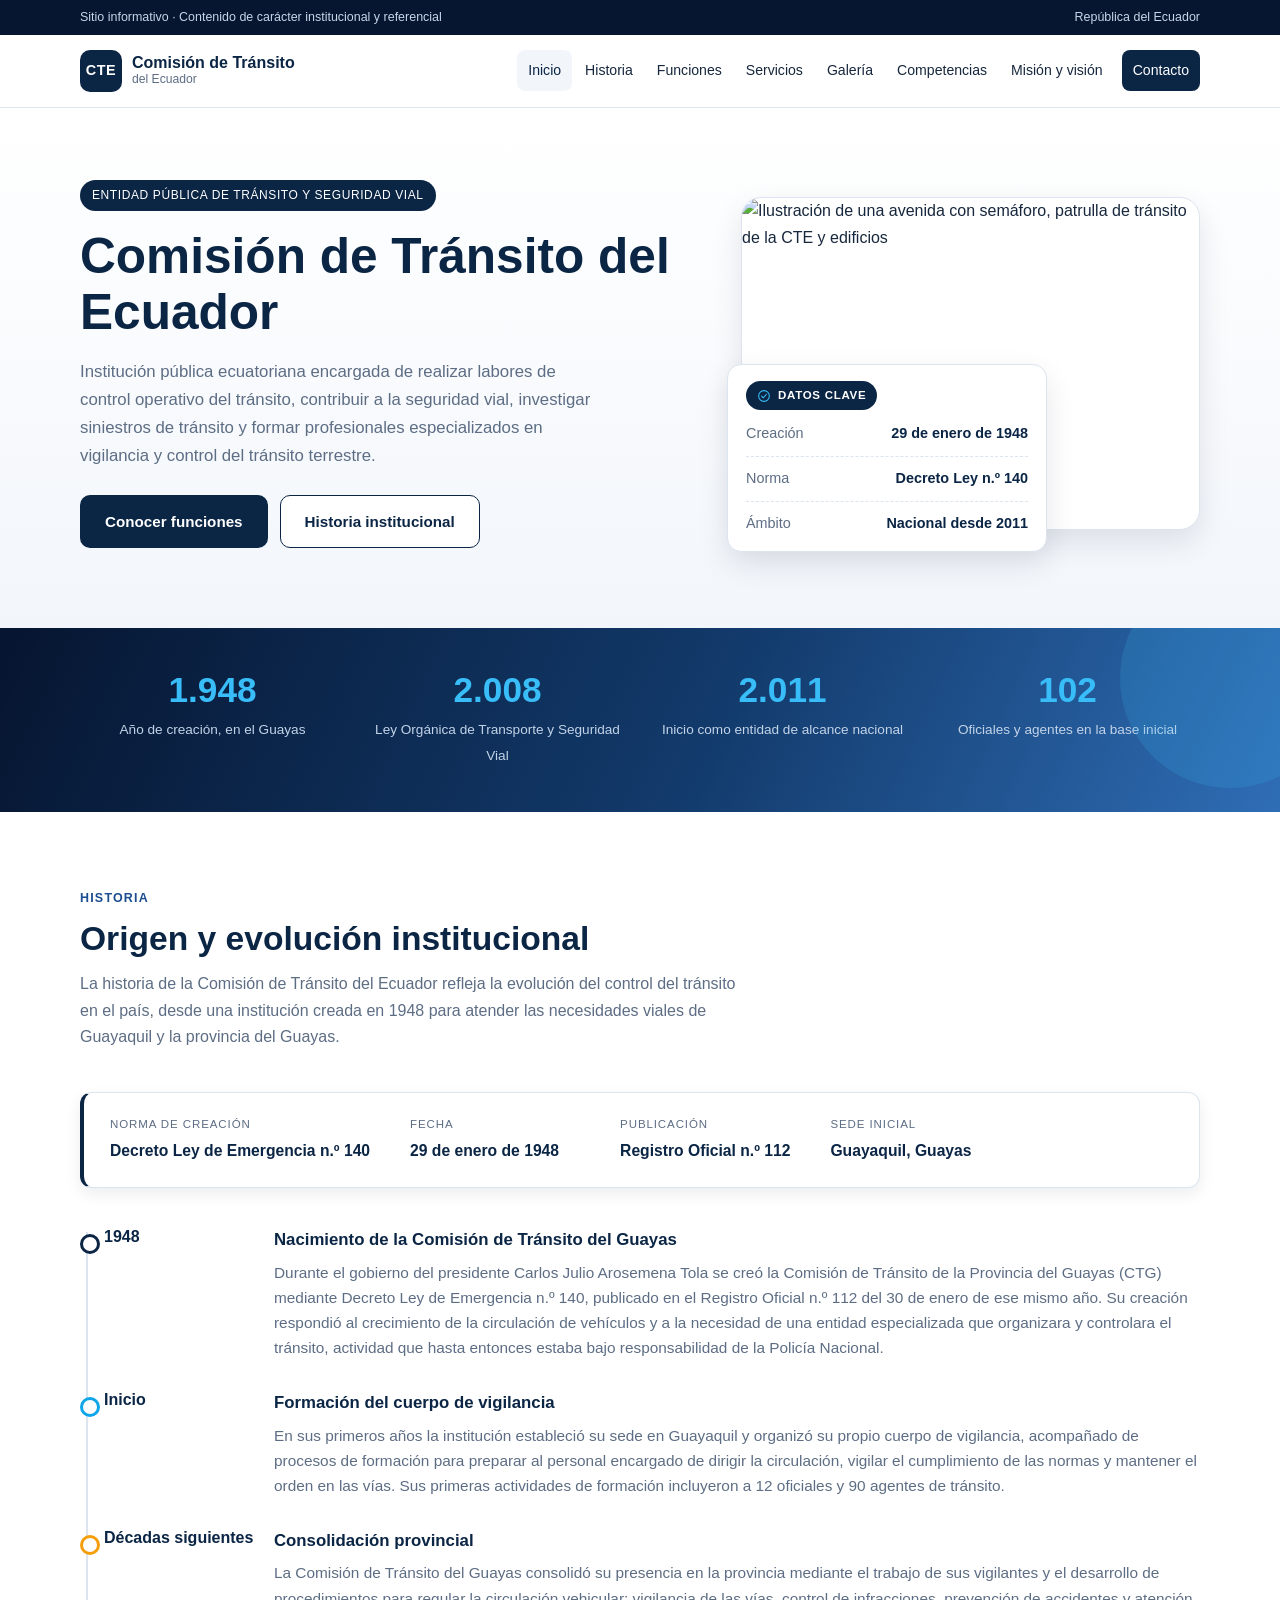
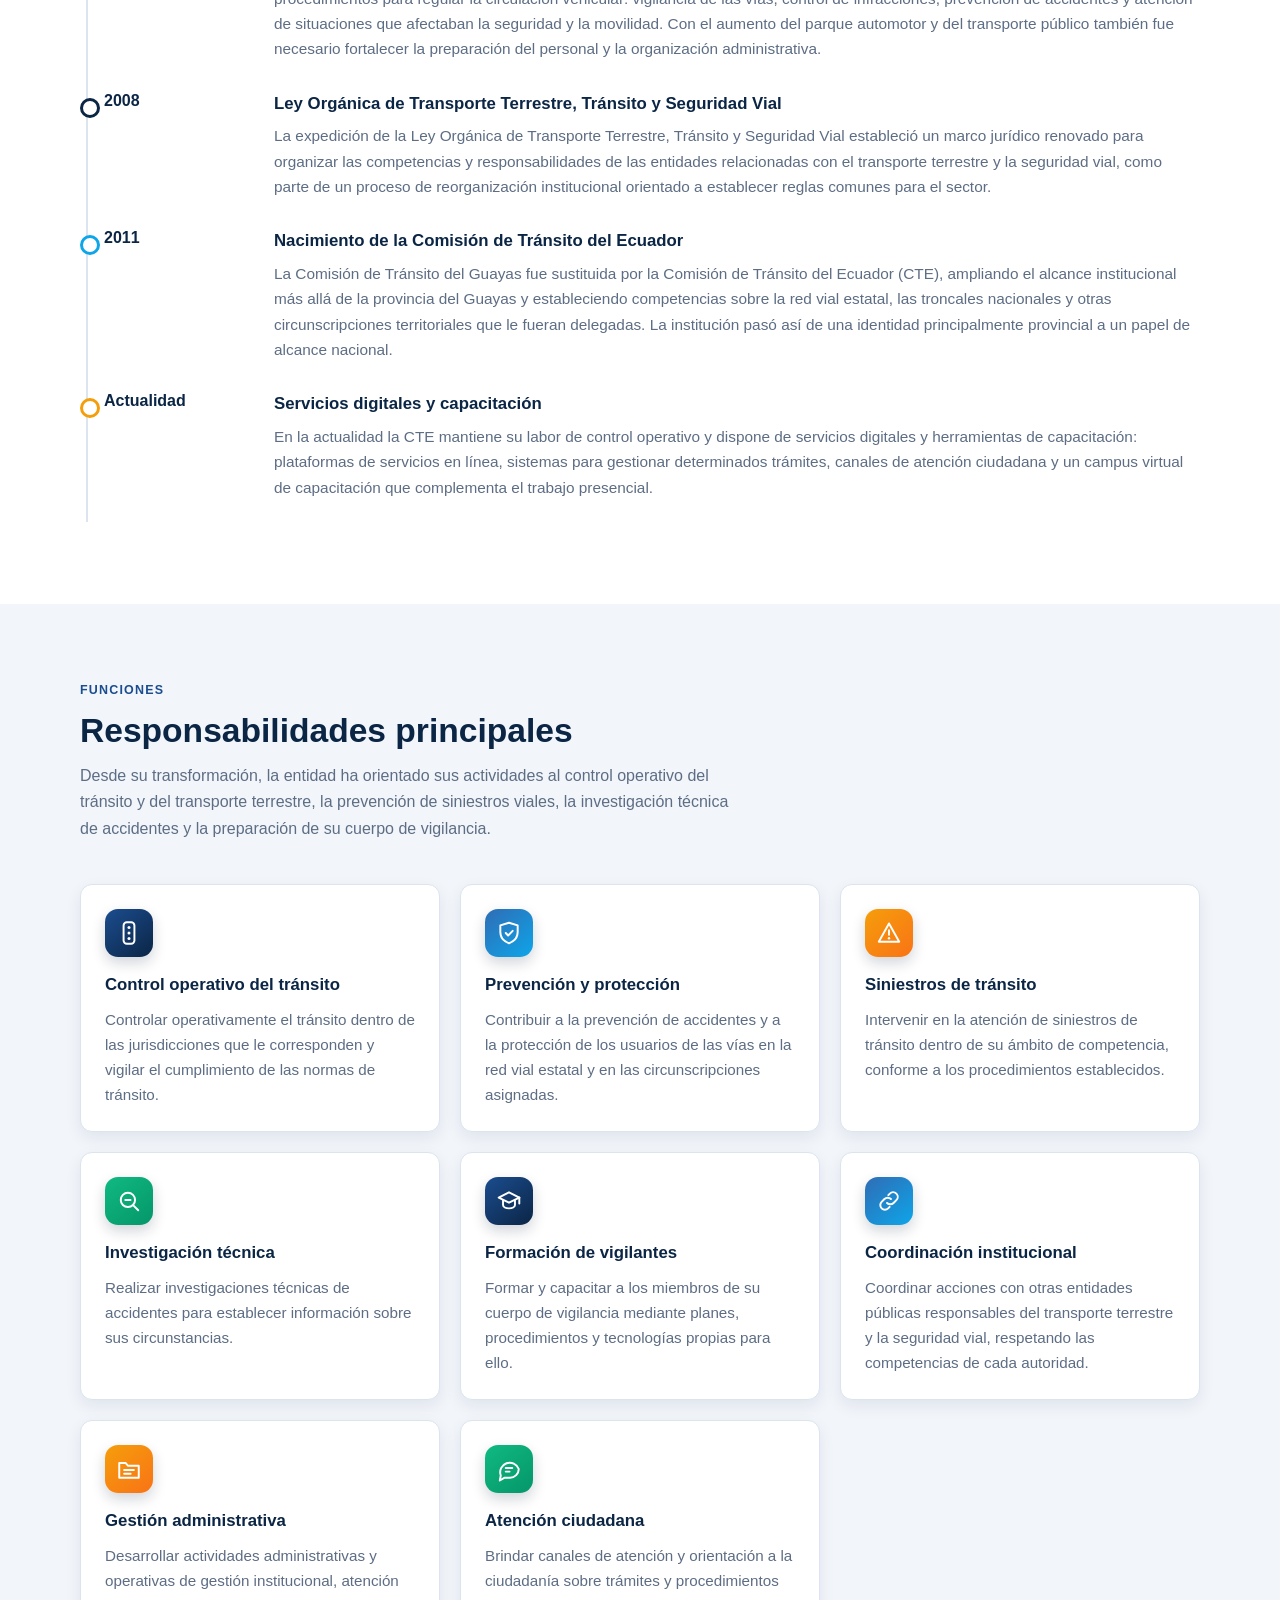
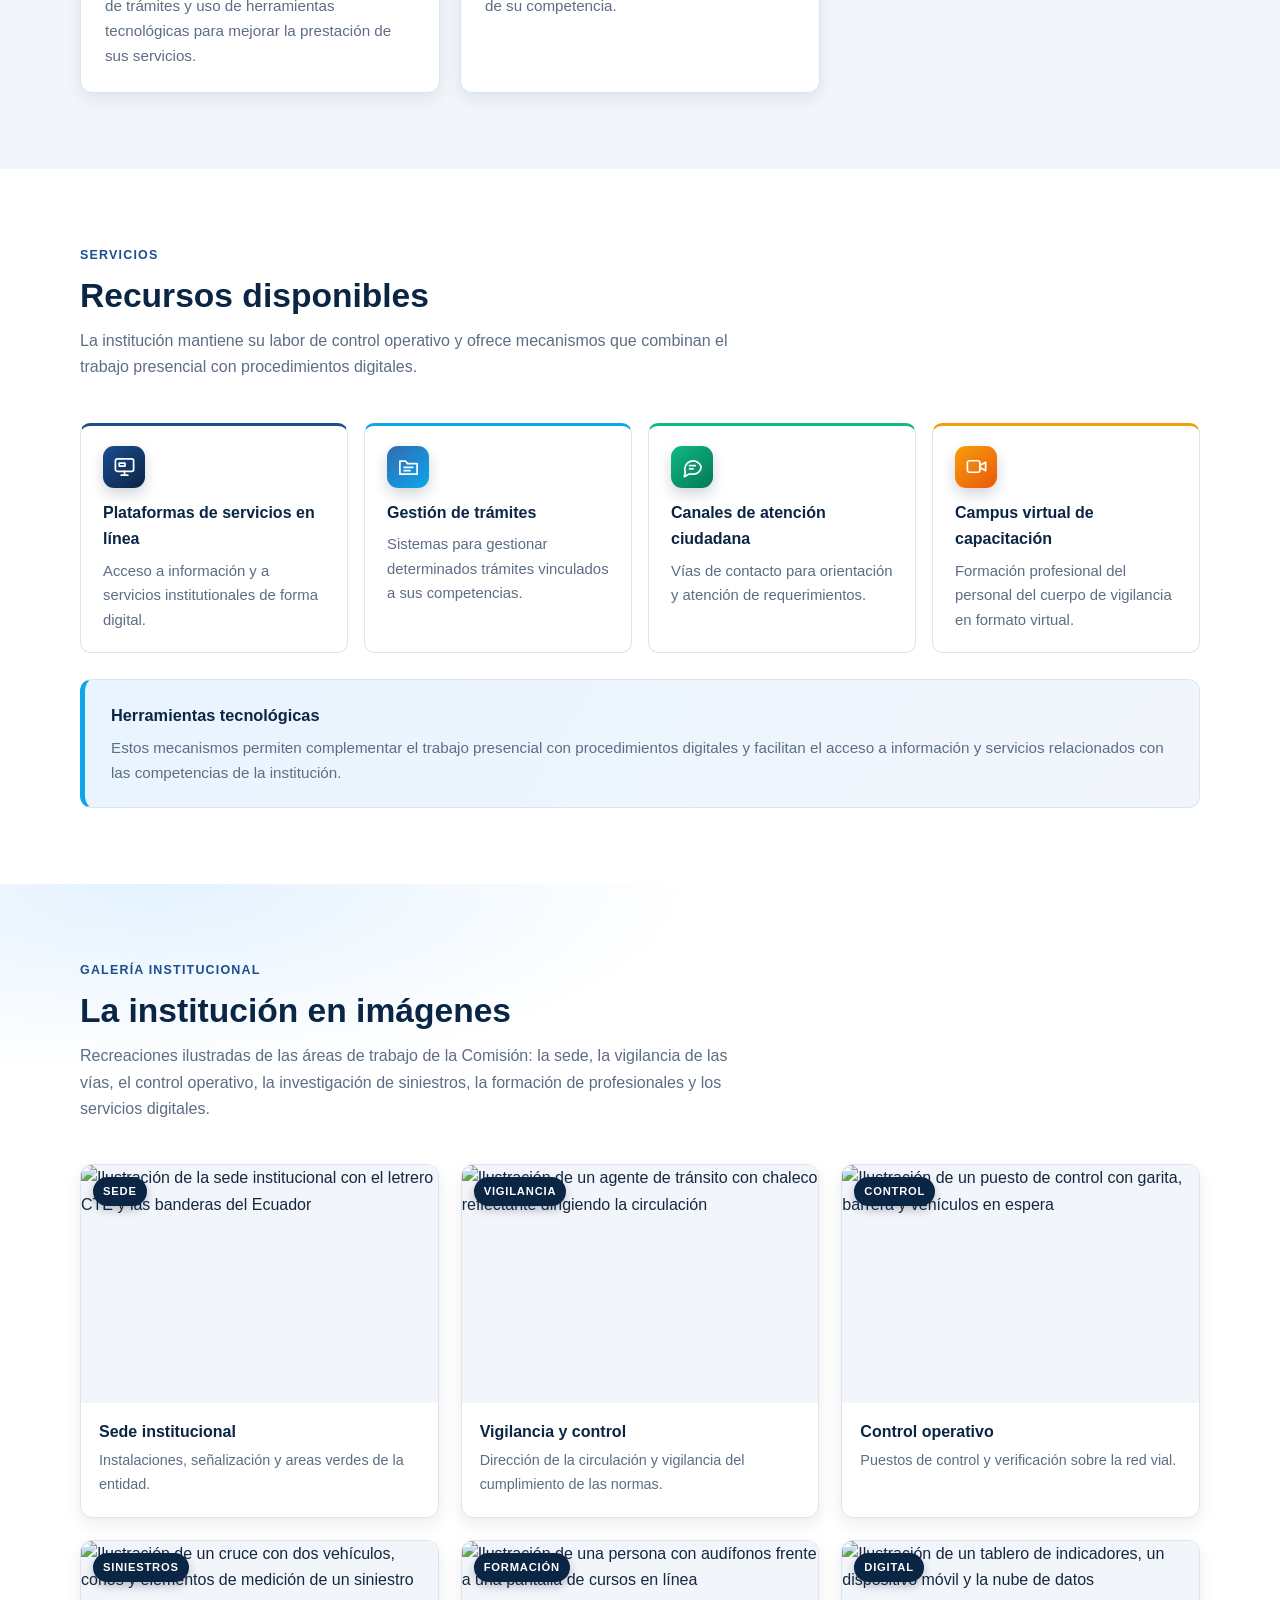
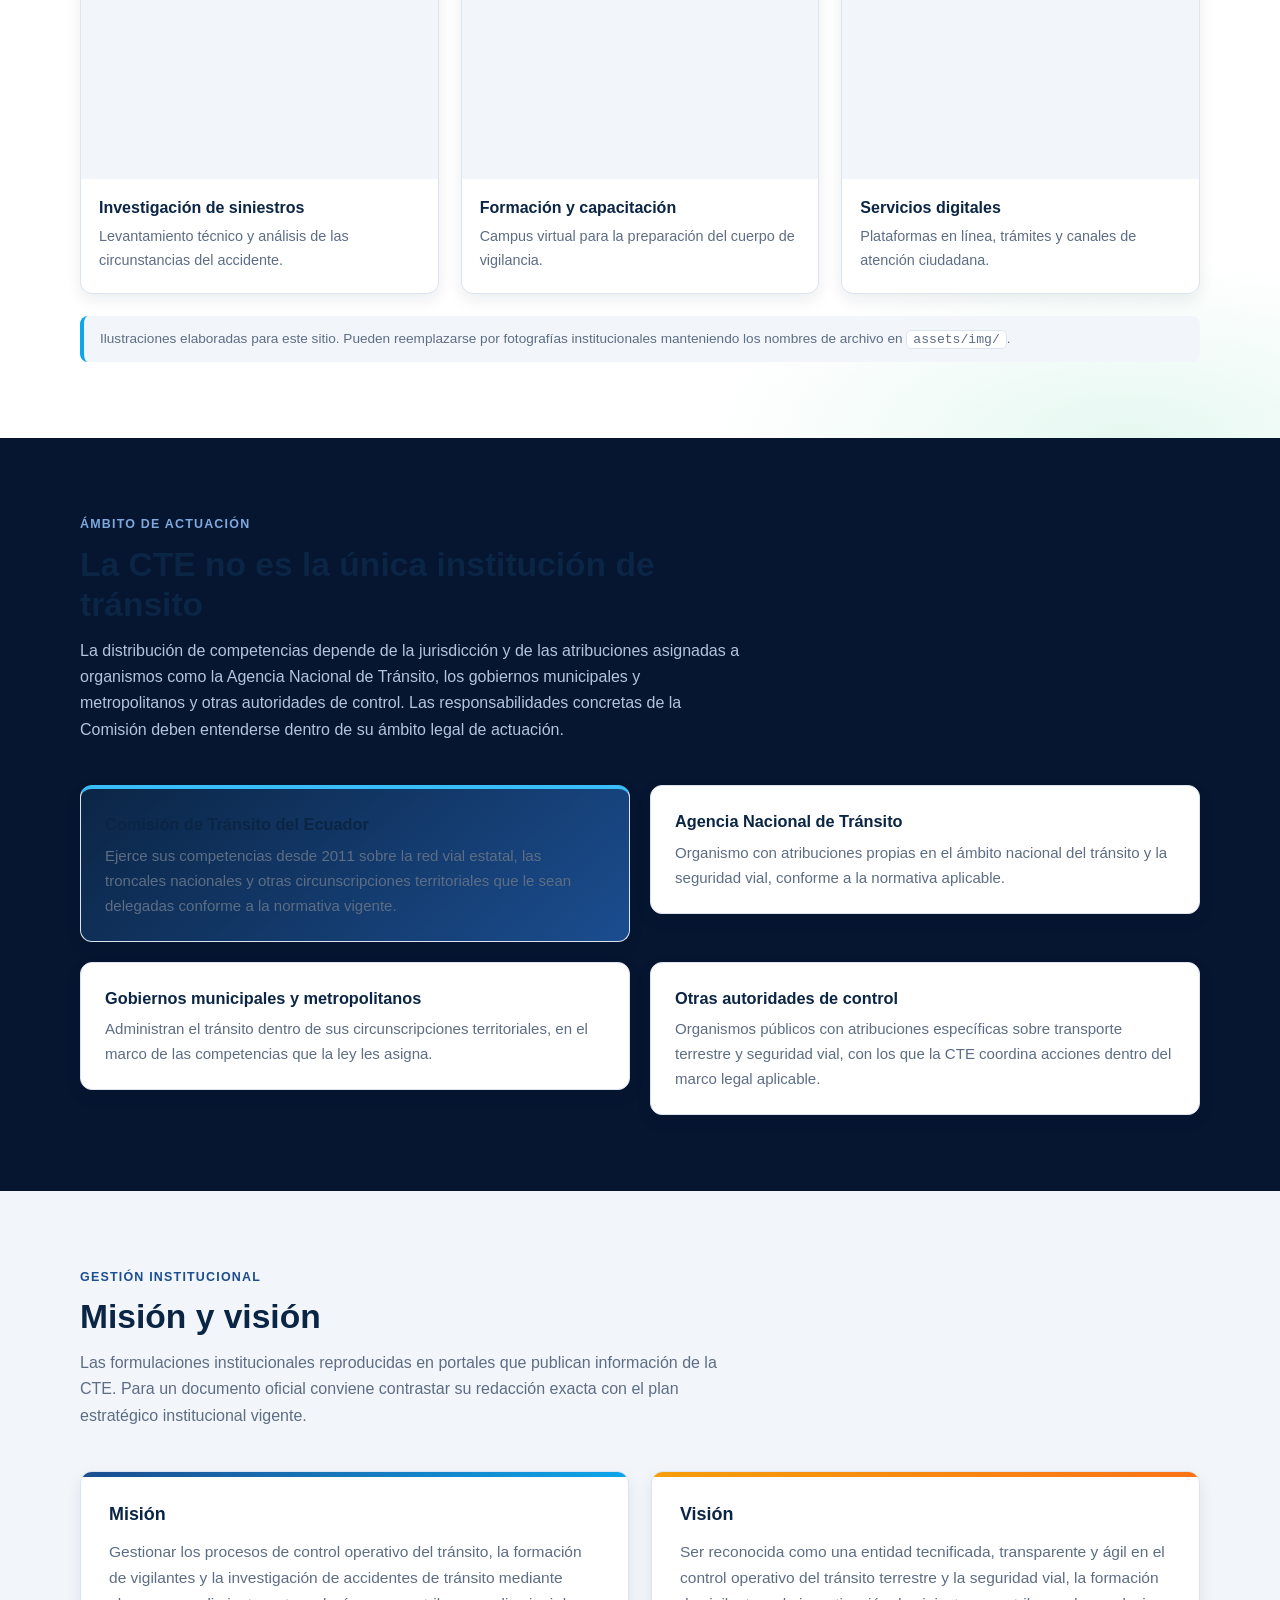
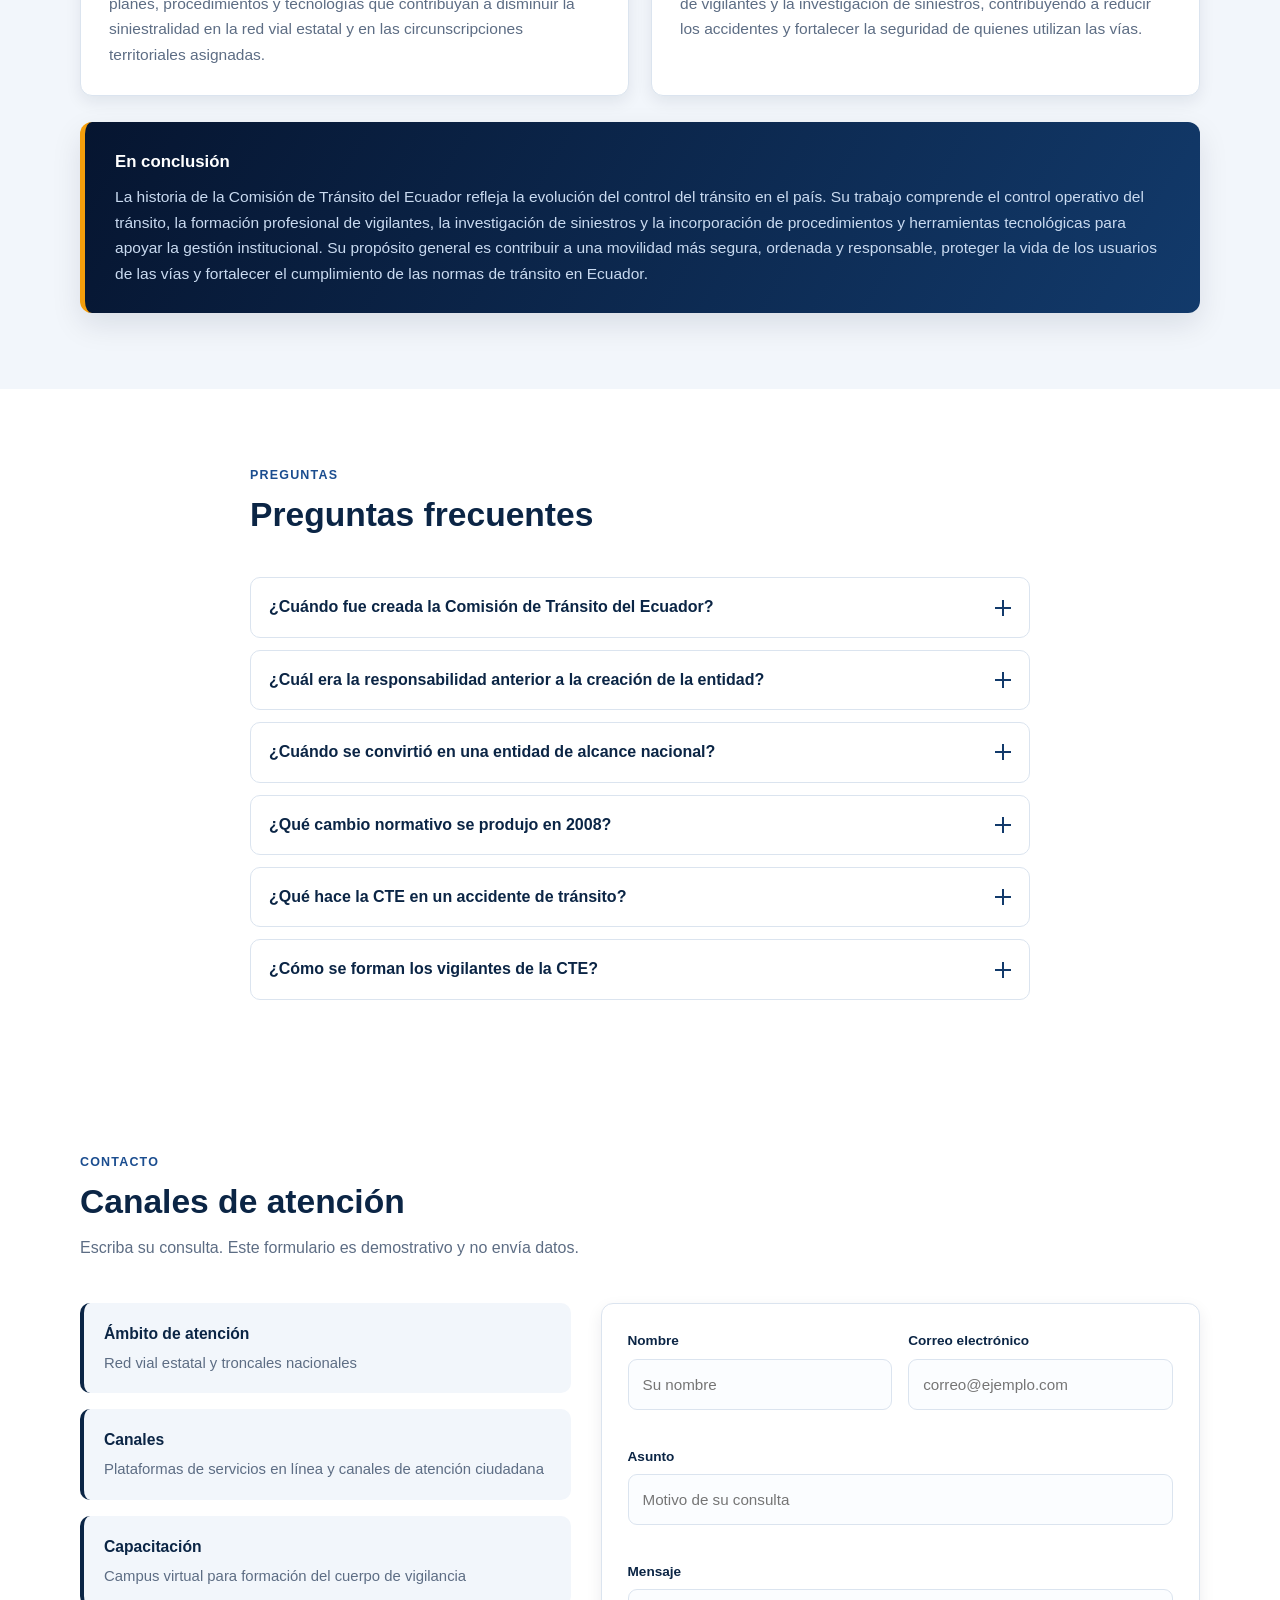
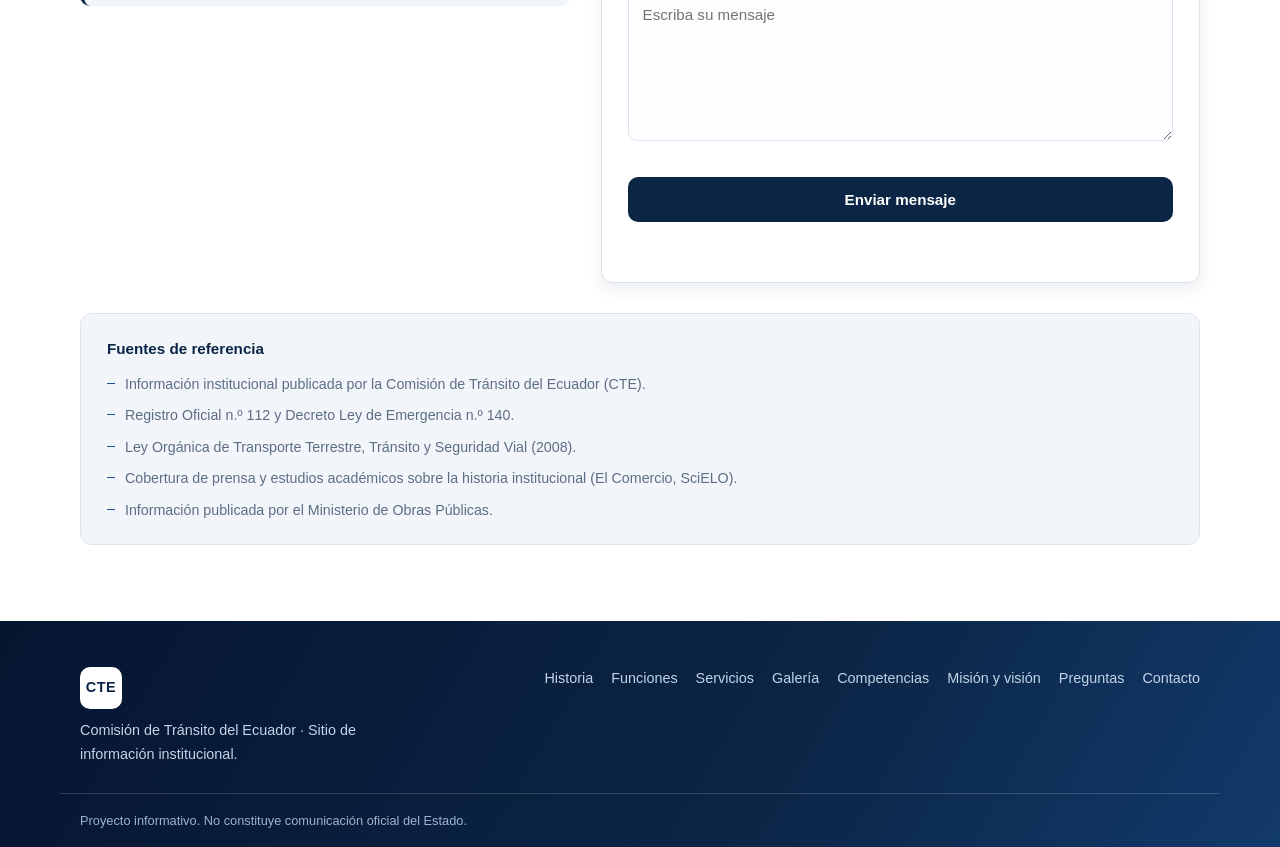
==== commit 1a801f55: "Update index.html" ====
--- a/index.html
+++ b/index.html
@@ -134,6 +134,7 @@
           <figure class="hero__figure">
             <img src="assets/img/escena-hero.svg" width="1200" height="800"
                  alt="Ilustración de una avenida con semáforo, patrulla de tránsito de la CTE y edificios">
+            <img src="https://ejemplo.com/imagen.jpg" alt="Imagen" width="500">
           </figure>
           <div class="hero__badge">
             <span class="hero__badge-tag">
@@ -790,4 +791,4 @@
 
   <script src="script.js"></script>
 </body>
-</html>+</html>
